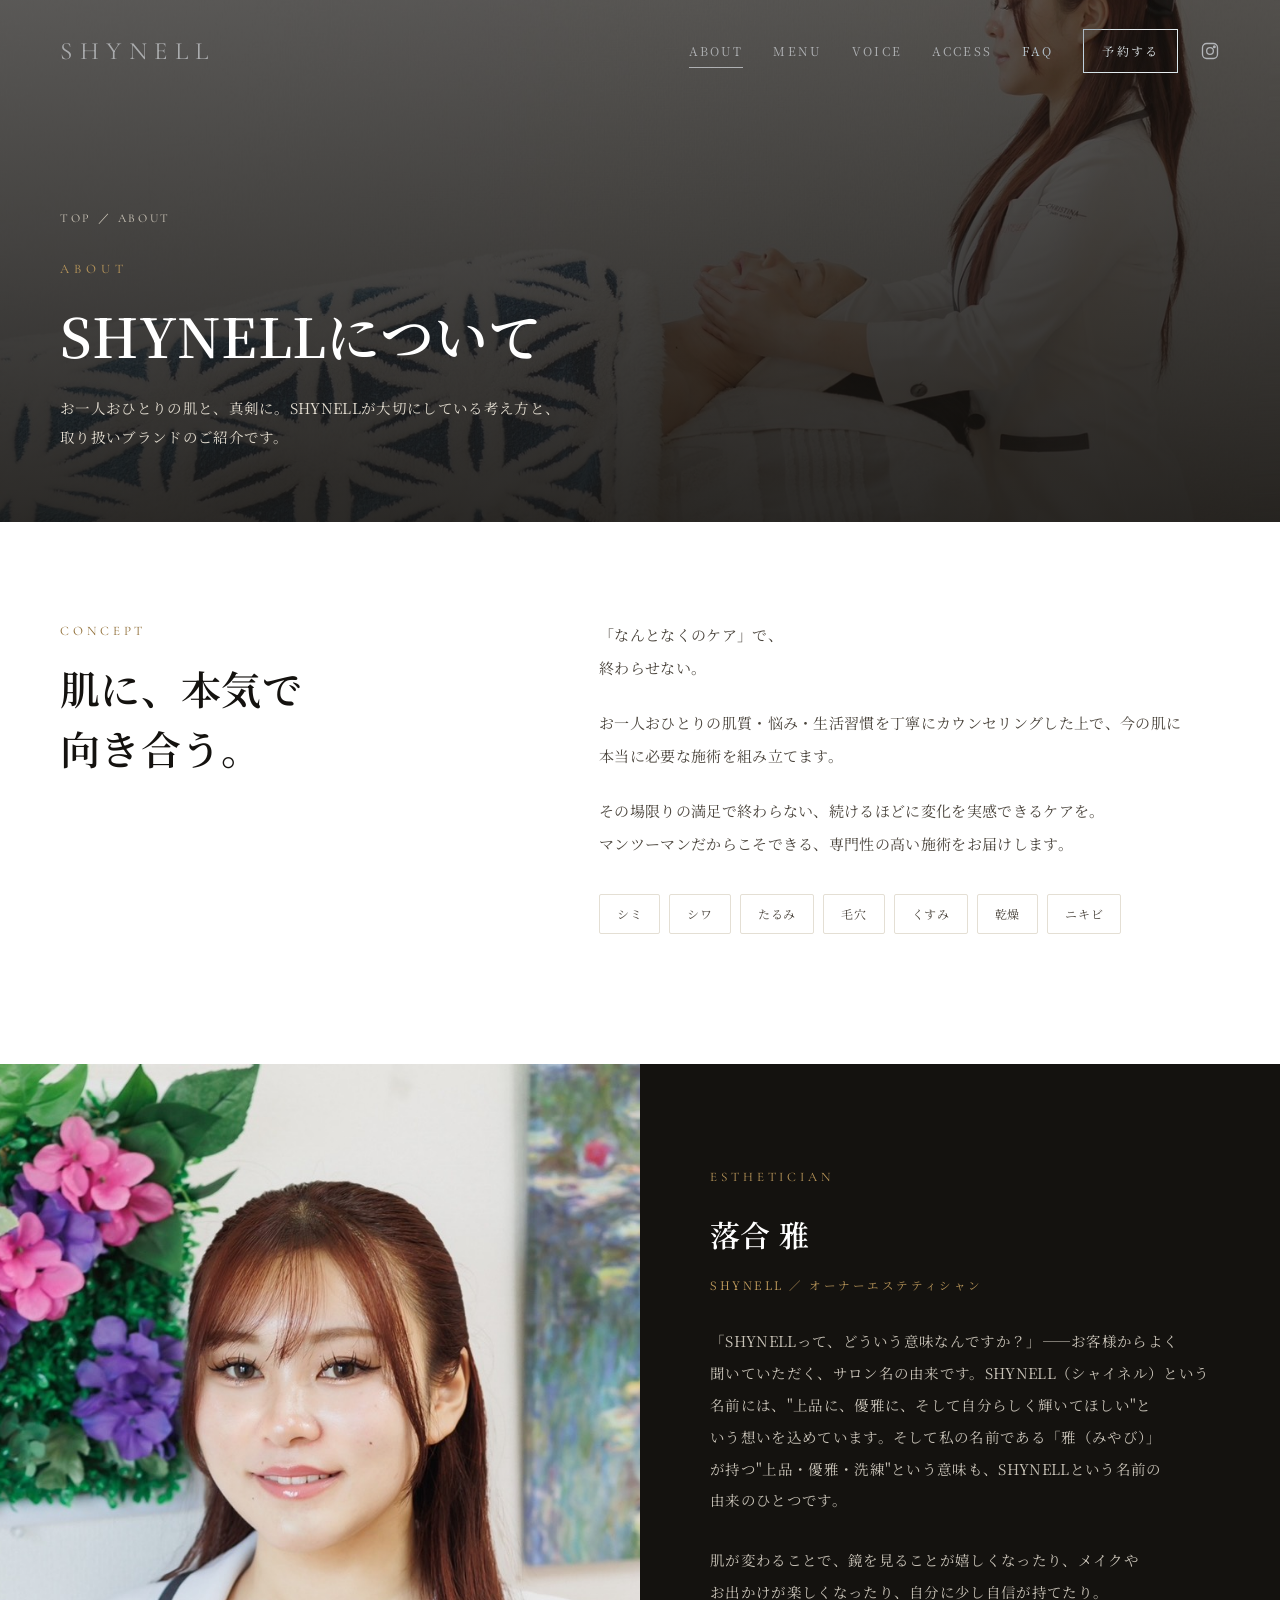
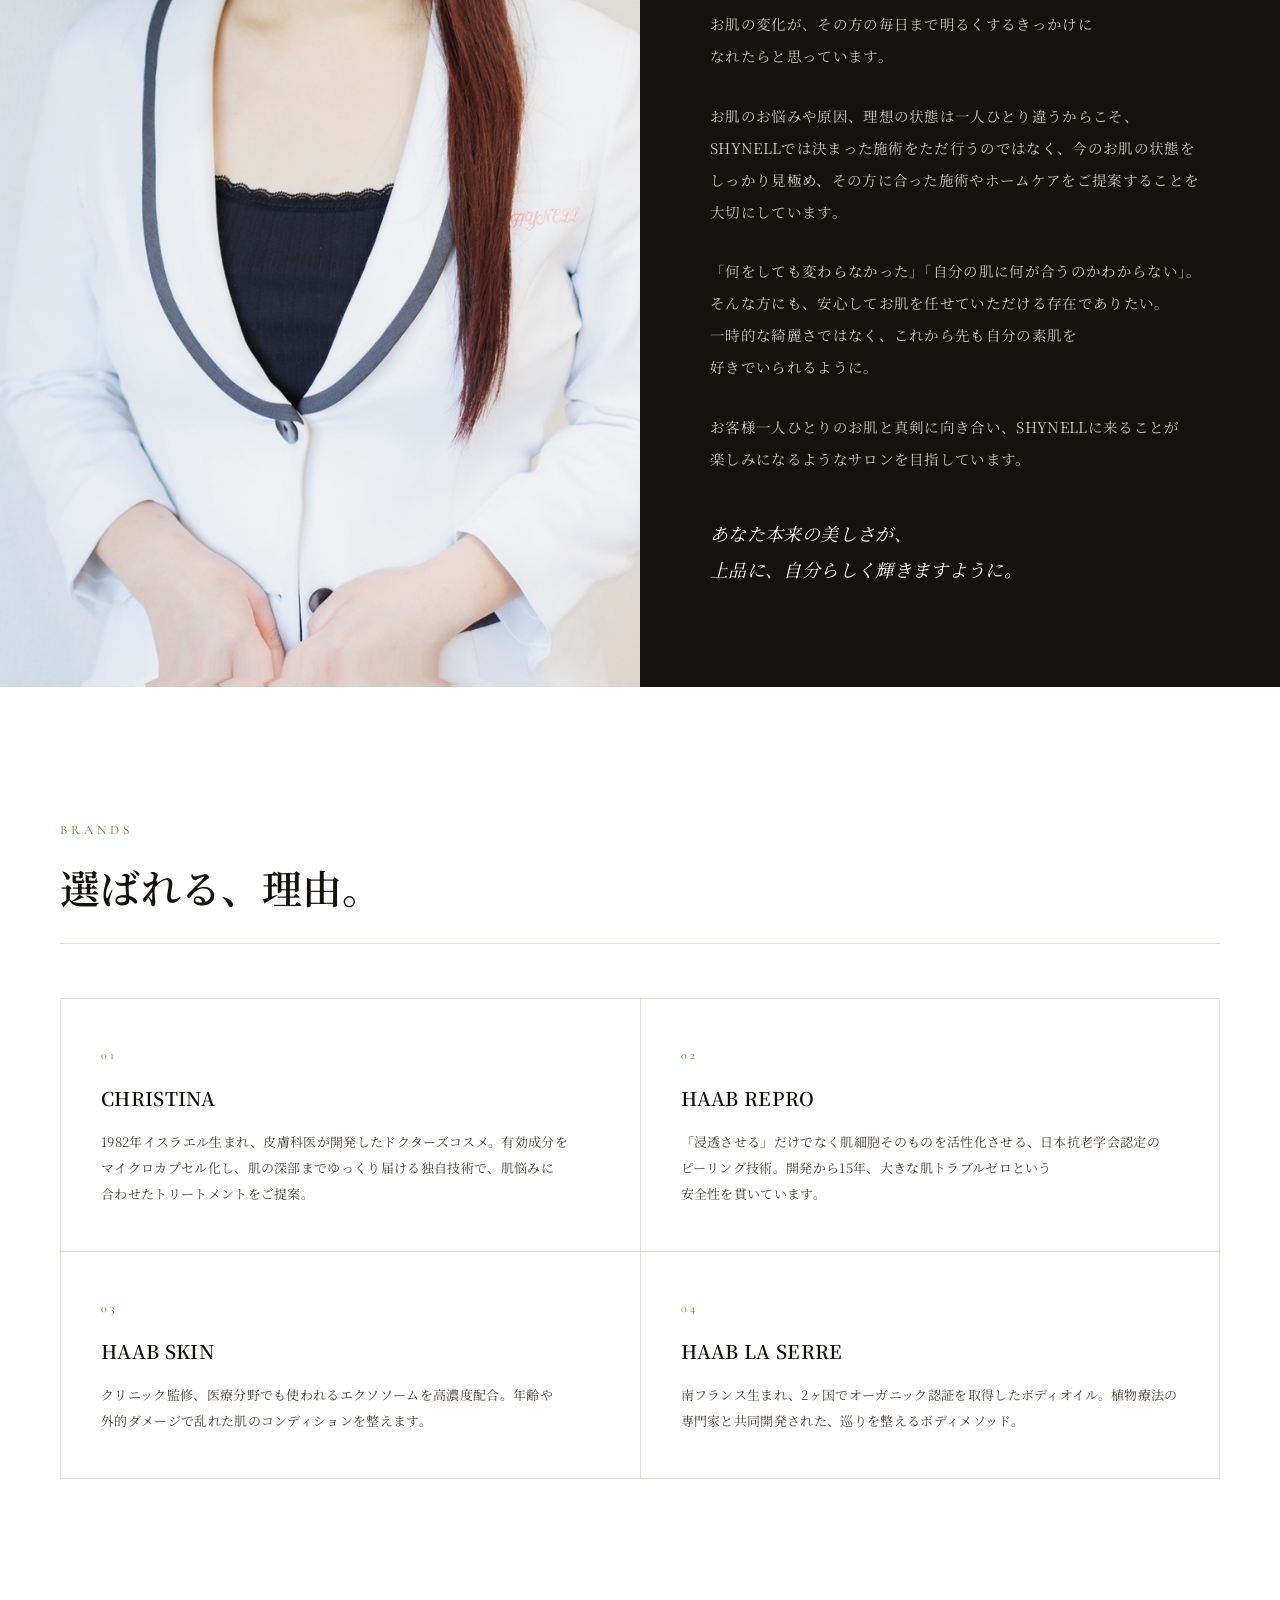
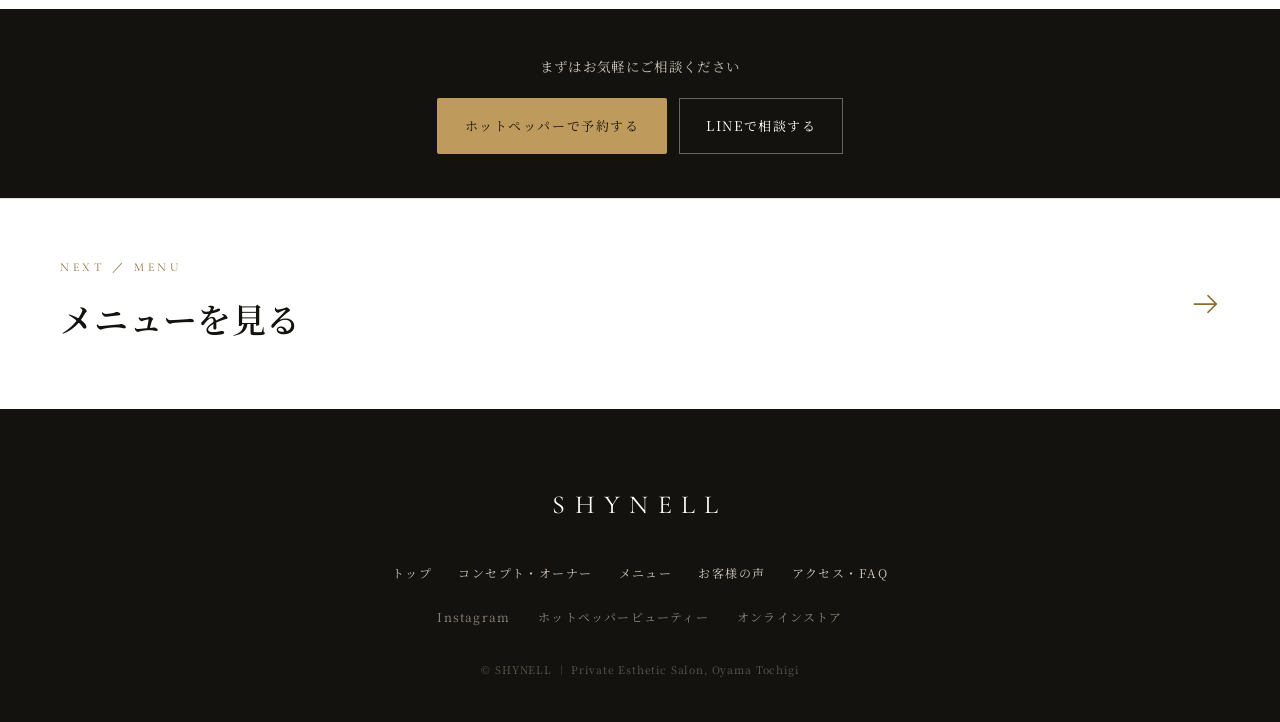
==== about.html @ 3b771118 "Split site into multi-page structure with shared stylesheet Adds about/menu/voice/access pages, shar" ====
<!DOCTYPE html>
<html lang="ja">
<head>
<meta charset="UTF-8">
<meta name="viewport" content="width=device-width, initial-scale=1.0">
<title>SHYNELLについて｜コンセプトとオーナーの想い | SHYNELL 小山市</title>
<meta name="description" content="SHYNELLのコンセプト、オーナーエステティシャン落合雅の想い、取り扱いブランド（CHRISTINA・HAAB）のご紹介。">
<link rel="canonical" href="https://shynell.jp/about">
<meta property="og:title" content="SHYNELLについて｜コンセプトとオーナーの想い | SHYNELL 小山市">
<meta property="og:description" content="SHYNELLのコンセプト、オーナーエステティシャン落合雅の想い、取り扱いブランド（CHRISTINA・HAAB）のご紹介。">
<meta property="og:type" content="website">
<meta property="og:url" content="https://shynell.jp/about">
<link rel="icon" type="image/png" sizes="32x32" href="images/favicon-32.png">
<link rel="icon" type="image/png" sizes="16x16" href="images/favicon-16.png">
<link rel="apple-touch-icon" sizes="180x180" href="images/apple-touch-icon.png">
<link rel="preconnect" href="https://fonts.googleapis.com">
<link rel="preconnect" href="https://fonts.gstatic.com" crossorigin>
<link href="https://fonts.googleapis.com/css2?family=Noto+Serif+JP:wght@300;400;500;600&family=Cormorant+Garamond:ital,wght@0,300;0,400;1,300&display=swap" rel="stylesheet">
<link rel="stylesheet" href="style.css">
</head>
<body id="top">
<header>
  <div class="wrap">
    <a href="index.html" class="logo">SHYNELL</a>
    <div class="head-right">
      <nav class="gnav" aria-label="メインメニュー"><a href="about.html" class="on" aria-current="page">ABOUT</a><a href="menu.html">MENU</a><a href="voice.html">VOICE</a><a href="access.html">ACCESS</a><a href="access.html#faq">FAQ</a><a href="https://beauty.hotpepper.jp/kr/slnH000767118/" target="_blank" rel="noopener" class="rsv">予約する</a></nav>
      <a href="https://www.instagram.com/shynell._beauty/" target="_blank" rel="noopener" aria-label="Instagram" class="ig-head">
        <svg width="20" height="20" viewBox="0 0 24 24" fill="none" stroke="currentColor" stroke-width="1.6"><rect x="3" y="3" width="18" height="18" rx="5"/><circle cx="12" cy="12" r="4"/><circle cx="17.2" cy="6.8" r="1"/></svg>
      </a>
      <div class="menu-btn" id="menuBtn"><span>MENU</span><span class="bars"><i></i><i></i></span></div>
    </div>
  </div>
</header>

<div class="overlay" id="ov">
  <div class="x" id="ovX">×</div>
  <nav>
    <a href="index.html">トップ<small>TOP</small></a><a href="about.html" class="on" aria-current="page">コンセプト・オーナー<small>ABOUT</small></a><a href="menu.html">メニュー<small>MENU</small></a><a href="voice.html">お客様の声<small>VOICE</small></a><a href="access.html">アクセス・FAQ<small>ACCESS</small></a>
    <a href="access.html#shop">オンラインストア<small>STORE</small></a>
    <a href="https://www.instagram.com/shynell._beauty/" target="_blank" rel="noopener">Instagram<small>@shynell._beauty</small></a>
  </nav>
</div>

<div class="page-hero">
  <img src="images/treatment.jpg" alt="" style="object-position:center 62%">
  <div class="wrap">
    <div class="crumb"><a href="index.html">TOP</a> ／ ABOUT</div>
    <div class="eyebrow">ABOUT</div>
    <h1>SHYNELLについて</h1>
    <p>お一人おひとりの肌と、真剣に。SHYNELLが大切にしている考え方と、取り扱いブランドのご紹介です。</p>
  </div>
</div>

<section id="concept">
  <div class="wrap">
    <div class="concept-grid">
      <div class="rv">
        <div class="sec-num">CONCEPT</div>
        <h2 class="sec-ttl">肌に、本気で<br>向き合う。</h2>
      </div>
      <div class="concept-body rv">
        <p class="tagline">「なんとなくのケア」で、<br>終わらせない。</p>
        <p>お一人おひとりの肌質・悩み・生活習慣を丁寧にカウンセリングした上で、今の肌に本当に必要な施術を組み立てます。</p>
        <p>その場限りの満足で終わらない、続けるほどに変化を実感できるケアを。マンツーマンだからこそできる、専門性の高い施術をお届けします。</p>
        <div class="chips">
          <span>シミ</span><span>シワ</span><span>たるみ</span><span>毛穴</span><span>くすみ</span><span>乾燥</span><span>ニキビ</span>
        </div>
      </div>
    </div>
  </div>
</section>
<section class="owner" id="owner">
  <div class="owner-grid">
    <div class="owner-photo"><img loading="lazy" src="images/owner.jpg" alt="SHYNELL オーナー"></div>
    <div class="owner-body">
      <div class="sec-num">ESTHETICIAN</div>
      <h2>落合 雅</h2>
      <div class="role">SHYNELL ／ オーナーエステティシャン</div>
      <p>「SHYNELLって、どういう意味なんですか？」——お客様からよく聞いていただく、サロン名の由来です。SHYNELL（シャイネル）という名前には、"上品に、優雅に、そして自分らしく輝いてほしい"という想いを込めています。そして私の名前である「雅（みやび）」が持つ"上品・優雅・洗練"という意味も、SHYNELLという名前の由来のひとつです。</p>
      <p>肌が変わることで、鏡を見ることが嬉しくなったり、メイクやお出かけが楽しくなったり、自分に少し自信が持てたり。お肌の変化が、その方の毎日まで明るくするきっかけになれたらと思っています。</p>
      <p>お肌のお悩みや原因、理想の状態は一人ひとり違うからこそ、SHYNELLでは決まった施術をただ行うのではなく、今のお肌の状態をしっかり見極め、その方に合った施術やホームケアをご提案することを大切にしています。</p>
      <p>「何をしても変わらなかった」「自分の肌に何が合うのかわからない」。そんな方にも、安心してお肌を任せていただける存在でありたい。一時的な綺麗さではなく、これから先も自分の素肌を好きでいられるように。</p>
      <p>お客様一人ひとりのお肌と真剣に向き合い、SHYNELLに来ることが楽しみになるようなサロンを目指しています。</p>
      <p class="closing">あなた本来の美しさが、<br>上品に、自分らしく輝きますように。</p>
    </div>
  </div>
</section>
<section id="brands">
  <div class="wrap">
    <div class="rv">
      <div class="sec-num">BRANDS</div>
      <h2 class="sec-ttl">選ばれる、理由。</h2>
    </div>
    <div class="rule"></div>
    <div class="brands rv">
      <div class="brand">
        <div class="n">01</div>
        <h3>CHRISTINA</h3>
        <p>1982年イスラエル生まれ、皮膚科医が開発したドクターズコスメ。有効成分をマイクロカプセル化し、肌の深部までゆっくり届ける独自技術で、肌悩みに合わせたトリートメントをご提案。</p>
      </div>
      <div class="brand">
        <div class="n">02</div>
        <h3>HAAB REPRO</h3>
        <p>「浸透させる」だけでなく肌細胞そのものを活性化させる、日本抗老学会認定のピーリング技術。開発から15年、大きな肌トラブルゼロという安全性を貫いています。</p>
      </div>
      <div class="brand">
        <div class="n">03</div>
        <h3>HAAB SKIN</h3>
        <p>クリニック監修、医療分野でも使われるエクソソームを高濃度配合。年齢や外的ダメージで乱れた肌のコンディションを整えます。</p>
      </div>
      <div class="brand">
        <div class="n">04</div>
        <h3>HAAB LA SERRE</h3>
        <p>南フランス生まれ、2ヶ国でオーガニック認証を取得したボディオイル。植物療法の専門家と共同開発された、巡りを整えるボディメソッド。</p>
      </div>
    </div>
  </div>
</section>
<div class="mid-cta">
  <div class="wrap">
    <p>まずはお気軽にご相談ください</p>
    <div class="btn-row">
      <a href="https://beauty.hotpepper.jp/kr/slnH000767118/" target="_blank" rel="noopener" class="cta-solid">ホットペッパーで予約する</a>
      <a href="https://line.me/R/ti/p/%40814iqvcu" target="_blank" rel="noopener" class="cta-ghost">LINEで相談する</a>
    </div>
  </div>
</div>

<section class="next-band">
  <div class="wrap">
    <a href="menu.html"><div><small>NEXT ／ MENU</small><b>メニューを見る</b></div><svg viewBox="0 0 24 24" fill="none" stroke="currentColor" stroke-width="1.4"><path d="M3 12h18M14 5l7 7-7 7"/></svg></a>
  </div>
</section>

<footer>
  <div class="wrap">
    <div class="fm">SHYNELL</div>
    <div class="fp"><a href="index.html">トップ</a><a href="about.html">コンセプト・オーナー</a><a href="menu.html">メニュー</a><a href="voice.html">お客様の声</a><a href="access.html">アクセス・FAQ</a></div>
    <div class="fl">
      <a href="https://www.instagram.com/shynell._beauty/" target="_blank" rel="noopener">Instagram</a>
      <a href="https://beauty.hotpepper.jp/kr/slnH000767118/" target="_blank" rel="noopener">ホットペッパービューティー</a>
      <a href="https://shynell6022.base.shop/" target="_blank" rel="noopener">オンラインストア</a>
    </div>
    <div class="fine">© SHYNELL ｜ Private Esthetic Salon, Oyama Tochigi</div>
  </div>
</footer>

<nav class="bottom-nav">
  <div class="row">
    <a href="https://beauty.hotpepper.jp/kr/slnH000767118/" target="_blank" rel="noopener" class="primary">
      <svg viewBox="0 0 24 24" fill="none" stroke="currentColor" stroke-width="1.8"><rect x="3" y="4" width="18" height="17" rx="2"/><path d="M3 9h18M8 3v3M16 3v3"/></svg>
      ホットペッパーで予約
    </a>
    <a href="https://line.me/R/ti/p/%40814iqvcu" target="_blank" rel="noopener">
      <svg viewBox="0 0 24 24" fill="none" stroke="currentColor" stroke-width="1.8"><path d="M21 11.5a8.5 8.5 0 0 1-8.5 8.5H5l-2 2 .5-4A8.5 8.5 0 1 1 21 11.5z"/></svg>
      LINE相談
    </a>
    <a href="https://shynell6022.base.shop/" target="_blank" rel="noopener">
      <svg viewBox="0 0 24 24" fill="none" stroke="currentColor" stroke-width="1.8"><path d="M6 2l1.5 5M18 2l-1.5 5M3 7h18l-1.5 12h-15z"/></svg>
      オンラインストア
    </a>
  </div>
</nav>

<script>
  const ov = document.getElementById('ov');
  document.getElementById('menuBtn').addEventListener('click', ()=> ov.classList.add('open'));
  document.getElementById('ovX').addEventListener('click', ()=> ov.classList.remove('open'));
  ov.querySelectorAll('a').forEach(a=> a.addEventListener('click', ()=> ov.classList.remove('open')));
  const io = new IntersectionObserver(es=>{
    es.forEach(e=>{ if(e.isIntersecting) e.target.classList.add('in'); });
  }, {threshold:0.12});
  document.querySelectorAll('.rv').forEach(el=>io.observe(el));
</script>

</body>
</html>
---- style.css ----
:root{
    --paper:#FFFFFF;
    --sumi:#14120F;
    --sumi-soft:#4A443C;
    --brass:#8E6C34;
    --brass-lt:#BE9A5C;
    --stone:#F4F2ED;
    --hair:#E4DFD4;
  }
  *{box-sizing:border-box;margin:0;padding:0;}
  html{scroll-behavior:smooth;}
  body{
    letter-spacing:0.02em;
    background:var(--paper); color:var(--sumi);
    font-family:'Noto Serif JP','Noto Serif CJK JP','Hiragino Mincho ProN','Yu Mincho',serif; font-weight:400;
    line-height:2; -webkit-font-smoothing:antialiased; overflow-x:hidden;
  }
  .min{ font-family:'Noto Serif JP','Noto Serif CJK JP','Hiragino Mincho ProN','Yu Mincho',serif; }
  .cor{ font-family:'Cormorant Garamond',serif; }
  a{color:inherit;text-decoration:none;}
  img{max-width:100%;display:block;}
  .wrap{ max-width:1240px; margin:0 auto; padding:0 40px; }
  @media(max-width:700px){ .wrap{ padding:0 22px; } }

  /* ---------- HEADER ---------- */
  header{
    position:fixed; top:0; left:0; right:0; z-index:200;
    padding:26px 0; mix-blend-mode:difference;
    transition:padding .4s ease;
  }
  header .wrap{ display:flex; align-items:center; justify-content:space-between; }
  .logo{ font-family:'Cormorant Garamond',serif; font-size:25px; letter-spacing:0.3em; color:#fff; }
  .menu-btn{ display:flex; align-items:center; gap:12px; color:#fff; cursor:pointer; font-size:11px; letter-spacing:0.25em; }
  .menu-btn .bars{ display:flex; flex-direction:column; gap:4px; }
  .menu-btn .bars i{ width:22px; height:1px; background:#fff; display:block; }
  .head-right{ display:flex; align-items:center; gap:22px; }
  .ig-head{ color:#fff; display:flex; align-items:center; }

  .overlay{
    position:fixed; inset:0; background:var(--sumi); z-index:300;
    display:flex; align-items:center; justify-content:center;
    clip-path:circle(0% at 100% 0); transition:clip-path .7s cubic-bezier(.7,0,.3,1);
  }
  .overlay.open{ clip-path:circle(150% at 100% 0); }
  .overlay nav{ display:flex; flex-direction:column; gap:22px; text-align:center; }
  .overlay nav a{ font-family:'Noto Serif JP','Noto Serif CJK JP','Hiragino Mincho ProN','Yu Mincho',serif; font-size:26px; color:#fff; position:relative; }
  .overlay nav a small{ display:block; font-family:'Cormorant Garamond',serif; font-size:11px; letter-spacing:0.3em; color:var(--brass-lt); margin-top:2px; }
  .overlay .x{ position:absolute; top:30px; right:38px; color:#fff; cursor:pointer; font-size:30px; line-height:1; }

  /* ---------- HERO : asymmetric split ---------- */
  .hero{ display:grid; grid-template-columns:1.05fr 1fr; min-height:100svh; }
  @media(max-width:860px){ .hero{ grid-template-columns:1fr; } }
  .hero-img{ position:relative; overflow:hidden; background:var(--stone); }
  .hero-img img{ width:100%; height:100%; object-fit:cover; object-position:center 55%; }
  @media(max-width:860px){ .hero-img{ height:62svh; } }
  .hero-txt{
    display:flex; flex-direction:column; justify-content:center;
    padding:90px 70px; position:relative;
  }
  @media(max-width:860px){ .hero-txt{ padding:60px 26px 80px; } }
  .hero-txt .vert{
    position:absolute; top:110px; right:44px;
    writing-mode:vertical-rl; font-family:'Noto Serif JP','Noto Serif CJK JP','Hiragino Mincho ProN','Yu Mincho',serif;
    font-size:12px; letter-spacing:0.5em; color:var(--brass);
  }
  @media(max-width:860px){ .hero-txt .vert{ display:none; } }
  .hero-txt h1{
    font-family:'Noto Serif JP','Noto Serif CJK JP','Hiragino Mincho ProN','Yu Mincho',serif; font-weight:600;
    font-size:clamp(38px,4.4vw,62px); line-height:1.45; letter-spacing:0.02em;
  }
  .hero-txt h1 em{ font-style:normal; color:var(--brass); }
  .hero-lead{ margin-top:22px; font-size:15.5px; color:var(--sumi-soft); max-width:360px; line-height:2; }
  .hero-catch{
    margin-top:22px; font-family:'Noto Serif JP','Noto Serif CJK JP','Hiragino Mincho ProN','Yu Mincho',serif; font-weight:600;
    font-size:clamp(20px,2.6vw,28px); color:var(--brass); letter-spacing:0.01em; line-height:1.6;
  }
  @media(max-width:520px){
    .hero-catch{ font-size:clamp(17px,4.6vw,22px); white-space:normal; }
  }
  .hero-meta{
    margin-top:44px; padding-top:24px; border-top:1px solid var(--hair);
    display:flex; gap:30px; flex-wrap:wrap; font-size:11.5px; letter-spacing:0.12em; color:var(--sumi-soft);
  }
  .hero-cta{ margin-top:40px; display:flex; align-items:center; gap:22px; flex-wrap:wrap; }
  .lnk{
    display:inline-flex; align-items:center; gap:12px;
    font-size:12.5px; letter-spacing:0.18em; color:var(--sumi);
    border-bottom:1px solid var(--sumi); padding-bottom:7px;
    transition:gap .3s ease, color .3s ease, border-color .3s ease;
  }
  .lnk:hover{ gap:20px; color:var(--brass); border-color:var(--brass); }
  .hero-btn{
    display:inline-flex; align-items:center; gap:14px;
    background:var(--sumi); color:#fff;
    padding:21px 40px; font-size:14px; font-weight:500; letter-spacing:0.16em;
    border-radius:2px; box-shadow:0 10px 26px rgba(42,38,32,0.18);
    transition:background .3s ease, gap .3s ease, box-shadow .3s ease, transform .2s ease;
  }
  .hero-btn:hover{ background:var(--brass); gap:20px; box-shadow:0 12px 30px rgba(156,122,60,0.28); transform:translateY(-1px); }
  .hero-sub{ font-size:11.5px; letter-spacing:0.14em; color:var(--sumi-soft); }
  @media(max-width:520px){
    .hero-cta{ flex-direction:column; align-items:flex-start; gap:14px; }
    .hero-btn{ width:100%; justify-content:center; padding:19px 24px; }
  }

  /* ---------- SECTION SHELL ---------- */
  section{ padding:130px 0; }
  @media(max-width:700px){ section{ padding:84px 0; } }
  .sec-num{
    font-family:'Cormorant Garamond',serif; font-size:13px;
    letter-spacing:0.3em; color:var(--brass);
  }
  .sec-ttl{
    font-family:'Noto Serif JP','Noto Serif CJK JP','Hiragino Mincho ProN','Yu Mincho',serif; font-weight:600;
    font-size:clamp(26px,3.2vw,40px); line-height:1.5; margin-top:14px;
  }
  .rule{ width:100%; height:1px; background:var(--hair); margin:26px 0 54px; }

  /* ---------- CONCEPT : offset editorial ---------- */
  .concept-grid{ display:grid; grid-template-columns:0.85fr 1.15fr; gap:80px; align-items:start; }
  @media(max-width:860px){ .concept-grid{ grid-template-columns:1fr; gap:44px; } }
  .concept-body p{ font-size:15px; color:var(--sumi-soft); margin-bottom:22px; line-height:2.2; }
  .tagline{
    font-family:'Noto Serif JP','Noto Serif CJK JP','Hiragino Mincho ProN','Yu Mincho',serif; font-size:clamp(19px,2vw,25px);
    line-height:2; color:var(--sumi); margin-bottom:30px;
  }
  .chips{ display:flex; flex-wrap:wrap; gap:9px; margin-top:34px; }
  .chips span{ font-size:12px; padding:7px 17px; border:1px solid var(--hair); border-radius:2px; color:var(--sumi-soft); letter-spacing:0.06em; }

  /* ---------- OWNER : full bleed dark ---------- */
  .owner{ background:var(--sumi); color:#fff; padding:0; }
  .owner-grid{ display:grid; grid-template-columns:1fr 1fr; align-items:stretch; }
  @media(max-width:860px){ .owner-grid{ grid-template-columns:1fr; } }
  .owner-photo{ min-height:520px; overflow:hidden; }
  .owner-photo img{ width:100%; height:100%; object-fit:cover; object-position:center 22%; }
  .owner-body{ padding:100px 70px; display:flex; flex-direction:column; justify-content:center; }
  @media(max-width:860px){ .owner-body{ padding:64px 26px; } .owner-photo{ min-height:400px; } }
  .owner-body .sec-num{ color:var(--brass-lt); }
  .owner-body h2{ font-family:'Noto Serif JP','Noto Serif CJK JP','Hiragino Mincho ProN','Yu Mincho',serif; font-size:30px; margin-top:14px; font-weight:600; }
  .owner-body .role{ font-size:11.5px; letter-spacing:0.22em; color:var(--brass-lt); margin-top:10px; }
  .owner-body p{ margin-top:28px; font-size:14.5px; color:#C9C3B8; line-height:2.2; }
  .owner-body .closing{
    margin-top:40px; font-family:'Noto Serif JP','Noto Serif CJK JP','Hiragino Mincho ProN','Yu Mincho',serif; font-style:italic;
    font-size:18px; color:#fff; line-height:2; letter-spacing:0.02em;
  }

  /* ---------- MENU : editorial index ---------- */
  .m-group{ margin-bottom:74px; }
  .m-group:last-child{ margin-bottom:0; }
  .m-head{ display:flex; align-items:baseline; gap:18px; margin-bottom:8px; }
  .m-head h3{ font-family:'Noto Serif JP','Noto Serif CJK JP','Hiragino Mincho ProN','Yu Mincho',serif; font-size:21px; font-weight:600; }
  .m-head small{ font-family:'Cormorant Garamond',serif; font-size:12px; letter-spacing:0.28em; color:var(--brass); }
  .m-row{
    border-top:1px solid var(--hair);
  }
  .m-row:last-child{ border-bottom:1px solid var(--hair); }
  .m-row summary{
    display:grid; grid-template-columns:1fr auto; gap:34px;
    padding:26px 0; align-items:start; cursor:pointer; list-style:none;
  }
  .m-row summary::-webkit-details-marker{ display:none; }
  .m-name{ font-family:'Noto Serif JP','Noto Serif CJK JP','Hiragino Mincho ProN','Yu Mincho',serif; font-weight:600; font-size:17.5px; letter-spacing:0.02em; }
  .m-name span{ font-size:11px; color:var(--brass); letter-spacing:0.16em; margin-left:10px; }
  .m-time{ font-family:'Cormorant Garamond',serif; font-size:12.5px; color:var(--sumi-soft); letter-spacing:0.12em; margin-top:5px; }
  .m-time::after{ content:' ＋ more'; font-style:italic; color:var(--brass); }
  .m-row[open] .m-time::after{ content:' － close'; }
  .m-desc{ font-size:12.5px; color:var(--sumi-soft); padding-bottom:24px; line-height:1.95; max-width:560px; }
  .m-price{ text-align:right; white-space:nowrap; }
  .m-price b{ font-family:'Noto Serif JP','Noto Serif CJK JP','Hiragino Mincho ProN','Yu Mincho',serif; font-weight:600; font-size:23px; letter-spacing:0.01em; color:var(--sumi); }
  .m-price i{ display:block; font-style:normal; font-size:10.5px; color:var(--sumi-soft); margin-top:4px; letter-spacing:0.05em; }

  /* ---------- PROOF : full bleed BA ---------- */
  .proof{ background:var(--stone); }
  .ba-wide{ margin-top:8px; border:1px solid var(--hair); background:#fff; }
  .ba-wide img{ width:100%; }
  .ba-cap{ text-align:center; font-family:'Cormorant Garamond',serif; font-size:12px; letter-spacing:0.24em; color:var(--sumi-soft); padding:16px 0 0; }
  .duo{ display:grid; grid-template-columns:1fr 1fr; gap:8px; margin-top:8px; }
  @media(max-width:640px){ .duo{ grid-template-columns:1fr; } }
  .duo div{ aspect-ratio:4/3; overflow:hidden; border:1px solid var(--hair); }
  .duo img{ width:100%; height:100%; object-fit:cover; }

  .voices{ display:grid; grid-template-columns:repeat(3,1fr); gap:26px; margin-top:64px; }
  @media(max-width:860px){ .voices{ grid-template-columns:1fr; } }
  .voice{ background:#fff; border:1px solid var(--hair); padding:34px 30px; }
  .voice .stars{ color:var(--brass); font-size:12px; letter-spacing:0.2em; }
  .voice p{ font-family:'Noto Serif JP','Noto Serif CJK JP','Hiragino Mincho ProN','Yu Mincho',serif; font-size:14.5px; line-height:2.1; margin-top:16px; }
  .voice .who{ margin-top:18px; font-size:11.5px; color:var(--sumi-soft); letter-spacing:0.06em; }

  /* ---------- BRANDS ---------- */
  .brands{ display:grid; grid-template-columns:repeat(2,1fr); gap:1px; background:var(--hair); border:1px solid var(--hair); }
  @media(max-width:700px){ .brands{ grid-template-columns:1fr; } }
  .brand{ background:#fff; padding:44px 40px; }
  .brand .n{ font-family:'Cormorant Garamond',serif; font-size:12px; letter-spacing:0.28em; color:var(--brass); }
  .brand h3{ font-family:'Noto Serif JP','Noto Serif CJK JP','Hiragino Mincho ProN','Yu Mincho',serif; font-size:19px; margin-top:12px; font-weight:600; }
  .brand p{ margin-top:12px; font-size:13px; color:var(--sumi-soft); line-height:2; }

  /* ---------- SHOP ---------- */
  .shop-grid{ display:grid; grid-template-columns:1fr 1fr; gap:34px; }
  @media(max-width:640px){ .shop-grid{ grid-template-columns:1fr; } }
  .shop-card .ph{ aspect-ratio:4/5; overflow:hidden; background:var(--stone); }
  .shop-card .ph img{ width:100%; height:100%; object-fit:cover; transition:transform .6s ease; }
  .shop-card:hover .ph img{ transform:scale(1.05); }
  .shop-card h3{ margin-top:20px; font-size:15.5px; font-weight:500; }
  .shop-card .go{ margin-top:7px; font-family:'Cormorant Garamond',serif; font-style:italic; font-size:13px; color:var(--brass); }

  /* ---------- FAQ ---------- */
  .faq details{ border-top:1px solid var(--hair); }
  .faq details:last-of-type{ border-bottom:1px solid var(--hair); }
  .faq summary{
    list-style:none; cursor:pointer; padding:24px 4px;
    display:flex; justify-content:space-between; gap:22px; align-items:center;
    font-size:15.5px; font-weight:500;
  }
  .faq summary::-webkit-details-marker{ display:none; }
  .faq summary::after{ content:'＋'; color:var(--brass); font-size:15px; flex-shrink:0; transition:transform .3s ease; }
  .faq details[open] summary::after{ transform:rotate(45deg); }
  .faq p{ padding:0 4px 26px; font-size:13.5px; color:var(--sumi-soft); line-height:2.1; max-width:760px; }

  /* ---------- ACCESS ---------- */
  .acc-grid{ display:grid; grid-template-columns:1fr 1.1fr; gap:60px; }
  @media(max-width:860px){ .acc-grid{ grid-template-columns:1fr; gap:40px; } }
  .row{ display:flex; gap:22px; padding:17px 0; border-bottom:1px solid var(--hair); font-size:14px; }
  .row .k{ width:86px; flex-shrink:0; font-size:11.5px; letter-spacing:0.16em; color:var(--brass); padding-top:3px; }
  .map{ position:relative; aspect-ratio:1/1; border:1px solid var(--hair); overflow:hidden; }
  .map iframe{ position:absolute; inset:0; width:100%; height:100%; border:0; }
  .btn-solid{
    display:block; text-align:center; background:var(--sumi); color:#fff;
    padding:19px; font-size:13px; letter-spacing:0.16em; margin-top:30px;
    transition:background .3s ease;
  }
  .btn-solid:hover{ background:var(--brass); }
  .btn-ghost{
    display:block; text-align:center; border:1px solid var(--hair); color:var(--sumi);
    padding:18px; font-size:13px; letter-spacing:0.16em; margin-top:11px;
    transition:border-color .3s ease, color .3s ease;
  }
  .btn-ghost:hover{ border-color:var(--brass); color:var(--brass); }

  .mid-cta{ background:var(--sumi); padding:44px 0; text-align:center; }
  .mid-cta p{ color:#C9C3B8; font-size:13.5px; margin-bottom:18px; }
  .mid-cta .btn-row{ display:flex; gap:12px; justify-content:center; flex-wrap:wrap; }
  .mid-cta .cta-solid{
    background:var(--brass-lt); color:var(--sumi); padding:15px 28px;
    font-size:13px; letter-spacing:0.12em; border-radius:2px;
  }
  .mid-cta .cta-ghost{
    border:1px solid rgba(255,255,255,0.35); color:#fff; padding:14px 26px;
    font-size:13px; letter-spacing:0.12em;
  }

  footer{ background:var(--sumi); color:#8E877B; padding:70px 0 42px; text-align:center; }
  footer .fm{ font-family:'Cormorant Garamond',serif; font-size:26px; letter-spacing:0.36em; color:#fff; }
  footer .fl{ display:flex; gap:28px; justify-content:center; flex-wrap:wrap; margin-top:26px; font-size:12px; letter-spacing:0.1em; }
  footer .fl a:hover{ color:var(--brass-lt); }
  footer .fine{ margin-top:30px; font-size:10.5px; letter-spacing:0.08em; opacity:0.6; }

  /* ---------- MOBILE BOTTOM NAV ---------- */
  .bottom-nav{
    display:none; position:fixed; bottom:0; left:0; right:0; z-index:250;
    background:var(--paper); border-top:1px solid var(--hair);
    box-shadow:0 -4px 14px rgba(0,0,0,0.08);
  }
  .bottom-nav .row{ display:grid; grid-template-columns:1.2fr 1fr 1fr; }
  .bottom-nav a{
    display:flex; flex-direction:column; align-items:center; justify-content:center;
    gap:3px; padding:11px 2px 9px; font-family:'Cormorant Garamond',serif;
    font-size:10px; letter-spacing:0; white-space:nowrap; color:var(--sumi); border-right:1px solid var(--hair);
  }
  .bottom-nav a:last-child{ border-right:none; }
  .bottom-nav a svg{ width:19px; height:19px; }
  .bottom-nav a.primary{ background:var(--sumi); color:#fff; }
  @media(max-width:760px){
    .bottom-nav{ display:block; }
    body{ padding-bottom:62px; }
  }

  /* ---------- JAPANESE LINE-BREAK QUALITY (all widths) ---------- */
  body{ line-break:strict; word-break:auto-phrase; overflow-wrap:break-word; }
  p, .m-time, .m-desc, .faq summary{ text-wrap:pretty; }
  h1, h2, .hero-catch, .hero-lead, .tagline, .mid-cta p, .owner-body .closing{ text-wrap:balance; }
  .np{ display:inline-block; }

  /* ---------- MOBILE REFINEMENTS ---------- */
  @media(max-width:600px){
    body{ line-height:1.95; }
    .hero-txt{ padding:44px 22px 64px; }
    .hero-txt h1{ font-size:clamp(34px,10vw,42px); }
    .hero-lead{ font-size:14.5px; max-width:none; line-height:1.95; }
    .hero-meta{ margin-top:30px; padding-top:18px; gap:4px 18px; font-size:11px; letter-spacing:0.08em; line-height:1.9; }
    .hero-cta{ margin-top:28px; }

    .concept-body p, .owner-body p{ font-size:14.5px; line-height:2.05; }
    .owner-body{ padding:56px 22px; }

    /* menu: name + price on one row, description full width */
    .m-row summary{ grid-template-columns:1fr auto; column-gap:14px; row-gap:6px; padding:22px 0; }
    .m-row summary > div:first-child{ display:contents; }
    .m-name{ grid-column:1; grid-row:1; font-size:16.5px; line-height:1.55; }
    .m-name span{ display:block; margin:2px 0 0; font-size:10.5px; letter-spacing:0.14em; }
    .m-price{ grid-column:2; grid-row:1; }
    .m-price b{ font-size:21px; }
    .m-price i{ font-size:10px; letter-spacing:0.02em; }
    .m-time{ grid-column:1 / -1; grid-row:2; margin-top:2px; font-size:12.5px; line-height:1.85; letter-spacing:0.06em; }
    .m-desc{ font-size:13px; padding-bottom:22px; }
    .m-head h3{ font-size:20px; }

    .voice{ padding:26px 22px; }
    .voice p{ font-size:14px; line-height:2; }
    .brand{ padding:34px 24px; }
    .faq summary{ line-height:1.75; }
    .mid-cta{ padding:38px 0; }
    .mid-cta p{ padding:0 22px; }
  }

  .rv{ opacity:0; transform:translateY(22px); transition:opacity .9s ease, transform .9s ease; }
  .rv.in{ opacity:1; transform:none; }
  @media(prefers-reduced-motion:reduce){ .rv{opacity:1;transform:none;transition:none;} html{scroll-behavior:auto;} }

/* =====================================================================
   MULTI-PAGE ADDITIONS
   ===================================================================== */
section[id], div[id]{ scroll-margin-top:70px; }

/* ---------- GLOBAL NAV (desktop) ---------- */
.gnav{ display:flex; gap:30px; align-items:center; }
.gnav a{ font-size:12px; letter-spacing:0.18em; color:#fff; padding:4px 0; border-bottom:1px solid transparent; transition:border-color .3s ease; }
.gnav a:hover, .gnav a.on{ border-bottom-color:#fff; }
.gnav a.rsv{ border:1px solid #fff; padding:9px 18px; }
@media(min-width:961px){ .menu-btn{ display:none; } }
@media(max-width:960px){ .gnav{ display:none; } }
.overlay nav a.on{ color:var(--brass-lt); }

/* ---------- SUB-PAGE HERO ---------- */
.page-hero{ position:relative; min-height:58svh; display:flex; align-items:flex-end; background:var(--sumi); color:#fff; overflow:hidden; }
.page-hero > img{ position:absolute; inset:0; width:100%; height:100%; object-fit:cover; opacity:.62; }
.page-hero::after{ content:''; position:absolute; inset:0; background:linear-gradient(180deg,rgba(20,18,15,.45) 0%,rgba(20,18,15,.82) 100%); }
.page-hero .wrap{ position:relative; z-index:2; width:100%; padding-top:150px; padding-bottom:70px; }
.page-hero .crumb{ font-family:'Cormorant Garamond',serif; font-size:12px; letter-spacing:0.22em; color:#CFC8BB; }
.page-hero .crumb a:hover{ color:var(--brass-lt); }
.page-hero .eyebrow{ margin-top:26px; font-family:'Cormorant Garamond',serif; font-size:13px; letter-spacing:0.38em; color:var(--brass-lt); }
.page-hero h1{ margin-top:12px; font-family:'Noto Serif JP','Noto Serif CJK JP','Hiragino Mincho ProN','Yu Mincho',serif; font-weight:600; font-size:clamp(30px,4.4vw,54px); line-height:1.5; }
.page-hero p{ margin-top:18px; max-width:540px; font-size:14.5px; line-height:2.05; color:#E3DDD1; }
@media(max-width:600px){
  .page-hero{ min-height:52svh; }
  .page-hero .wrap{ padding-top:120px; padding-bottom:48px; }
  .page-hero h1{ font-size:clamp(28px,8vw,34px); }
  .page-hero p{ font-size:14px; }
}

/* ---------- HOME: menu highlights ---------- */
.hm-row{ display:grid; grid-template-columns:1fr auto; gap:6px 34px; padding:26px 0; border-top:1px solid var(--hair); align-items:start; transition:padding-left .3s ease; }
.hm-list .hm-row:last-child{ border-bottom:1px solid var(--hair); }
.hm-row:hover{ padding-left:10px; }
.hm-row .m-time{ grid-column:1 / -1; margin-top:0; }
.hm-row .m-time::after{ content:''; }
.more-wrap{ margin-top:46px; }
@media(max-width:600px){
  .hm-row{ column-gap:14px; padding:22px 0; }
  .hm-row .m-name span{ display:block; margin:2px 0 0; }
}

/* ---------- link on dark ---------- */
.owner-body .lnk{ color:#fff; border-color:rgba(255,255,255,.7); align-self:flex-start; margin-top:44px; }
.owner-body .lnk:hover{ color:var(--brass-lt); border-color:var(--brass-lt); }

/* ---------- NEXT PAGE BAND ---------- */
.next-band{ padding:0; border-top:1px solid var(--hair); }
.next-band a{ display:flex; align-items:center; justify-content:space-between; gap:20px; padding:56px 0; transition:padding-left .4s ease; }
.next-band a:hover{ padding-left:14px; }
.next-band small{ display:block; font-family:'Cormorant Garamond',serif; font-size:12px; letter-spacing:0.3em; color:var(--brass); }
.next-band b{ display:block; margin-top:6px; font-family:'Noto Serif JP','Noto Serif CJK JP','Hiragino Mincho ProN','Yu Mincho',serif; font-weight:600; font-size:clamp(22px,3vw,34px); }
.next-band svg{ width:30px; height:30px; flex-shrink:0; color:var(--brass); }

/* ---------- FOOTER page links ---------- */
footer .fp{ display:flex; gap:26px; justify-content:center; flex-wrap:wrap; margin-top:30px; font-size:12px; letter-spacing:0.12em; color:#CFC8BB; }
footer .fp a:hover{ color:var(--brass-lt); }
footer .fl{ margin-top:20px; }

/* ---------- section rhythm for shorter pages ---------- */
.sec-lead{ margin-top:16px; font-size:14px; color:var(--sumi-soft); }

/* first section after a sub-page hero: tighter top padding */
.page-hero + section{ padding-top:96px; }
@media(max-width:700px){ .page-hero + section{ padding-top:56px; } }
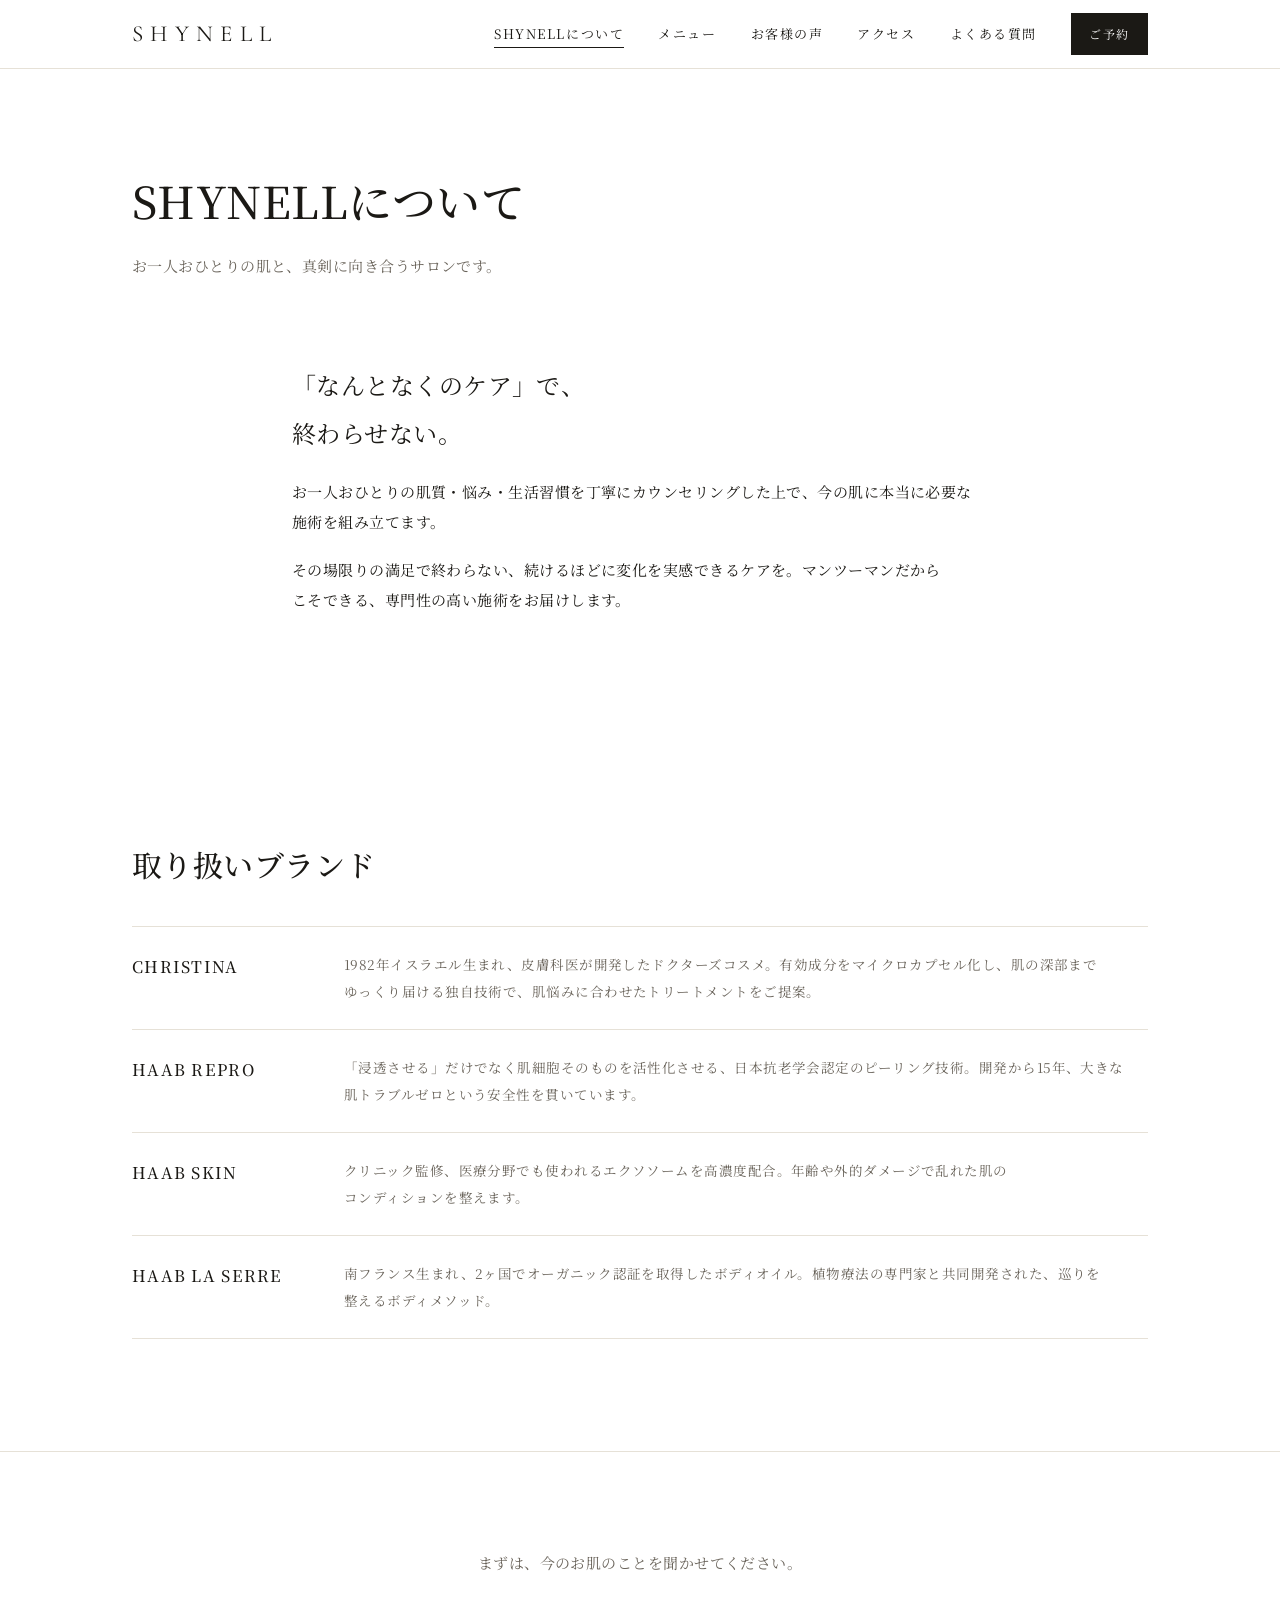
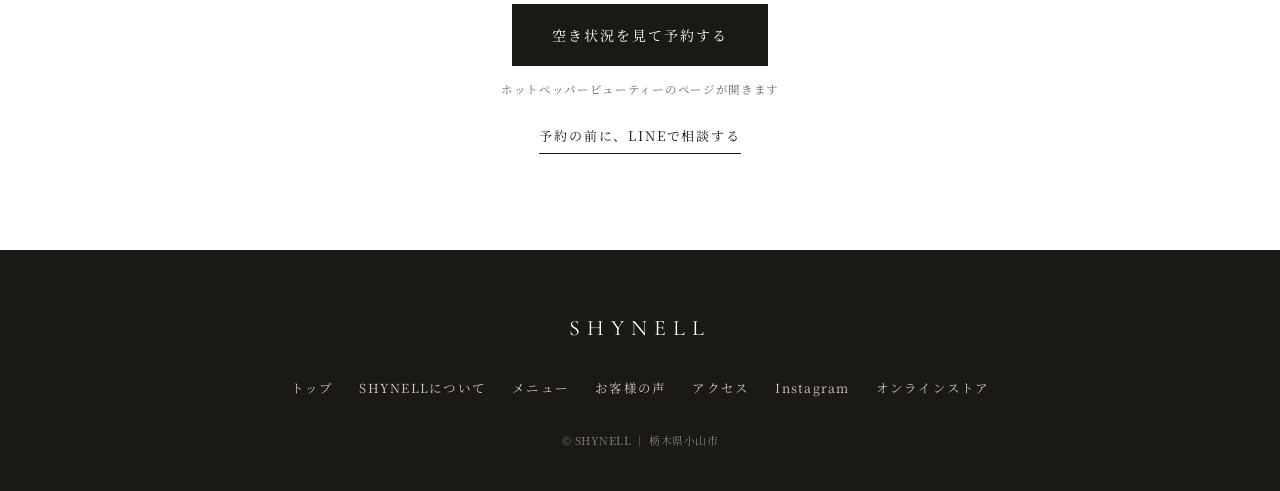
==== commit 89933235: "Slim down multi-page site: tighter pages and a leaner shared stylesheet Rewrites the five pages and " ====
--- a/about.html
+++ b/about.html
@@ -1,8 +1,5 @@
 <!DOCTYPE html>
-<html lang="ja">
-<head>
-<meta charset="UTF-8">
-<meta name="viewport" content="width=device-width, initial-scale=1.0">
+<html lang="ja"><head><meta charset="UTF-8"><meta name="viewport" content="width=device-width, initial-scale=1.0">
 <title>SHYNELLについて｜コンセプトとオーナーの想い | SHYNELL 小山市</title>
 <meta name="description" content="SHYNELLのコンセプト、オーナーエステティシャン落合雅の想い、取り扱いブランド（CHRISTINA・HAAB）のご紹介。">
 <link rel="canonical" href="https://shynell.jp/about">
@@ -10,168 +7,34 @@
 <meta property="og:description" content="SHYNELLのコンセプト、オーナーエステティシャン落合雅の想い、取り扱いブランド（CHRISTINA・HAAB）のご紹介。">
 <meta property="og:type" content="website">
 <meta property="og:url" content="https://shynell.jp/about">
+<meta property="og:image" content="https://shynell.jp/images/hero-shop.jpg">
 <link rel="icon" type="image/png" sizes="32x32" href="images/favicon-32.png">
 <link rel="icon" type="image/png" sizes="16x16" href="images/favicon-16.png">
 <link rel="apple-touch-icon" sizes="180x180" href="images/apple-touch-icon.png">
-<link rel="preconnect" href="https://fonts.googleapis.com">
-<link rel="preconnect" href="https://fonts.gstatic.com" crossorigin>
-<link href="https://fonts.googleapis.com/css2?family=Noto+Serif+JP:wght@300;400;500;600&family=Cormorant+Garamond:ital,wght@0,300;0,400;1,300&display=swap" rel="stylesheet">
-<link rel="stylesheet" href="style.css">
-</head>
-<body id="top">
-<header>
-  <div class="wrap">
-    <a href="index.html" class="logo">SHYNELL</a>
-    <div class="head-right">
-      <nav class="gnav" aria-label="メインメニュー"><a href="about.html" class="on" aria-current="page">ABOUT</a><a href="menu.html">MENU</a><a href="voice.html">VOICE</a><a href="access.html">ACCESS</a><a href="access.html#faq">FAQ</a><a href="https://beauty.hotpepper.jp/kr/slnH000767118/" target="_blank" rel="noopener" class="rsv">予約する</a></nav>
-      <a href="https://www.instagram.com/shynell._beauty/" target="_blank" rel="noopener" aria-label="Instagram" class="ig-head">
-        <svg width="20" height="20" viewBox="0 0 24 24" fill="none" stroke="currentColor" stroke-width="1.6"><rect x="3" y="3" width="18" height="18" rx="5"/><circle cx="12" cy="12" r="4"/><circle cx="17.2" cy="6.8" r="1"/></svg>
-      </a>
-      <div class="menu-btn" id="menuBtn"><span>MENU</span><span class="bars"><i></i><i></i></span></div>
-    </div>
-  </div>
-</header>
-
-<div class="overlay" id="ov">
-  <div class="x" id="ovX">×</div>
-  <nav>
-    <a href="index.html">トップ<small>TOP</small></a><a href="about.html" class="on" aria-current="page">コンセプト・オーナー<small>ABOUT</small></a><a href="menu.html">メニュー<small>MENU</small></a><a href="voice.html">お客様の声<small>VOICE</small></a><a href="access.html">アクセス・FAQ<small>ACCESS</small></a>
-    <a href="access.html#shop">オンラインストア<small>STORE</small></a>
-    <a href="https://www.instagram.com/shynell._beauty/" target="_blank" rel="noopener">Instagram<small>@shynell._beauty</small></a>
-  </nav>
-</div>
-
-<div class="page-hero">
-  <img src="images/treatment.jpg" alt="" style="object-position:center 62%">
-  <div class="wrap">
-    <div class="crumb"><a href="index.html">TOP</a> ／ ABOUT</div>
-    <div class="eyebrow">ABOUT</div>
-    <h1>SHYNELLについて</h1>
-    <p>お一人おひとりの肌と、真剣に。SHYNELLが大切にしている考え方と、取り扱いブランドのご紹介です。</p>
-  </div>
-</div>
-
-<section id="concept">
-  <div class="wrap">
-    <div class="concept-grid">
-      <div class="rv">
-        <div class="sec-num">CONCEPT</div>
-        <h2 class="sec-ttl">肌に、本気で<br>向き合う。</h2>
-      </div>
-      <div class="concept-body rv">
-        <p class="tagline">「なんとなくのケア」で、<br>終わらせない。</p>
-        <p>お一人おひとりの肌質・悩み・生活習慣を丁寧にカウンセリングした上で、今の肌に本当に必要な施術を組み立てます。</p>
-        <p>その場限りの満足で終わらない、続けるほどに変化を実感できるケアを。マンツーマンだからこそできる、専門性の高い施術をお届けします。</p>
-        <div class="chips">
-          <span>シミ</span><span>シワ</span><span>たるみ</span><span>毛穴</span><span>くすみ</span><span>乾燥</span><span>ニキビ</span>
-        </div>
-      </div>
-    </div>
-  </div>
-</section>
-<section class="owner" id="owner">
-  <div class="owner-grid">
-    <div class="owner-photo"><img loading="lazy" src="images/owner.jpg" alt="SHYNELL オーナー"></div>
-    <div class="owner-body">
-      <div class="sec-num">ESTHETICIAN</div>
-      <h2>落合 雅</h2>
-      <div class="role">SHYNELL ／ オーナーエステティシャン</div>
-      <p>「SHYNELLって、どういう意味なんですか？」——お客様からよく聞いていただく、サロン名の由来です。SHYNELL（シャイネル）という名前には、"上品に、優雅に、そして自分らしく輝いてほしい"という想いを込めています。そして私の名前である「雅（みやび）」が持つ"上品・優雅・洗練"という意味も、SHYNELLという名前の由来のひとつです。</p>
-      <p>肌が変わることで、鏡を見ることが嬉しくなったり、メイクやお出かけが楽しくなったり、自分に少し自信が持てたり。お肌の変化が、その方の毎日まで明るくするきっかけになれたらと思っています。</p>
-      <p>お肌のお悩みや原因、理想の状態は一人ひとり違うからこそ、SHYNELLでは決まった施術をただ行うのではなく、今のお肌の状態をしっかり見極め、その方に合った施術やホームケアをご提案することを大切にしています。</p>
-      <p>「何をしても変わらなかった」「自分の肌に何が合うのかわからない」。そんな方にも、安心してお肌を任せていただける存在でありたい。一時的な綺麗さではなく、これから先も自分の素肌を好きでいられるように。</p>
-      <p>お客様一人ひとりのお肌と真剣に向き合い、SHYNELLに来ることが楽しみになるようなサロンを目指しています。</p>
-      <p class="closing">あなた本来の美しさが、<br>上品に、自分らしく輝きますように。</p>
-    </div>
-  </div>
-</section>
-<section id="brands">
-  <div class="wrap">
-    <div class="rv">
-      <div class="sec-num">BRANDS</div>
-      <h2 class="sec-ttl">選ばれる、理由。</h2>
-    </div>
-    <div class="rule"></div>
-    <div class="brands rv">
-      <div class="brand">
-        <div class="n">01</div>
-        <h3>CHRISTINA</h3>
-        <p>1982年イスラエル生まれ、皮膚科医が開発したドクターズコスメ。有効成分をマイクロカプセル化し、肌の深部までゆっくり届ける独自技術で、肌悩みに合わせたトリートメントをご提案。</p>
-      </div>
-      <div class="brand">
-        <div class="n">02</div>
-        <h3>HAAB REPRO</h3>
-        <p>「浸透させる」だけでなく肌細胞そのものを活性化させる、日本抗老学会認定のピーリング技術。開発から15年、大きな肌トラブルゼロという安全性を貫いています。</p>
-      </div>
-      <div class="brand">
-        <div class="n">03</div>
-        <h3>HAAB SKIN</h3>
-        <p>クリニック監修、医療分野でも使われるエクソソームを高濃度配合。年齢や外的ダメージで乱れた肌のコンディションを整えます。</p>
-      </div>
-      <div class="brand">
-        <div class="n">04</div>
-        <h3>HAAB LA SERRE</h3>
-        <p>南フランス生まれ、2ヶ国でオーガニック認証を取得したボディオイル。植物療法の専門家と共同開発された、巡りを整えるボディメソッド。</p>
-      </div>
-    </div>
-  </div>
-</section>
-<div class="mid-cta">
-  <div class="wrap">
-    <p>まずはお気軽にご相談ください</p>
-    <div class="btn-row">
-      <a href="https://beauty.hotpepper.jp/kr/slnH000767118/" target="_blank" rel="noopener" class="cta-solid">ホットペッパーで予約する</a>
-      <a href="https://line.me/R/ti/p/%40814iqvcu" target="_blank" rel="noopener" class="cta-ghost">LINEで相談する</a>
-    </div>
-  </div>
-</div>
-
-<section class="next-band">
-  <div class="wrap">
-    <a href="menu.html"><div><small>NEXT ／ MENU</small><b>メニューを見る</b></div><svg viewBox="0 0 24 24" fill="none" stroke="currentColor" stroke-width="1.4"><path d="M3 12h18M14 5l7 7-7 7"/></svg></a>
-  </div>
-</section>
-
-<footer>
-  <div class="wrap">
-    <div class="fm">SHYNELL</div>
-    <div class="fp"><a href="index.html">トップ</a><a href="about.html">コンセプト・オーナー</a><a href="menu.html">メニュー</a><a href="voice.html">お客様の声</a><a href="access.html">アクセス・FAQ</a></div>
-    <div class="fl">
-      <a href="https://www.instagram.com/shynell._beauty/" target="_blank" rel="noopener">Instagram</a>
-      <a href="https://beauty.hotpepper.jp/kr/slnH000767118/" target="_blank" rel="noopener">ホットペッパービューティー</a>
-      <a href="https://shynell6022.base.shop/" target="_blank" rel="noopener">オンラインストア</a>
-    </div>
-    <div class="fine">© SHYNELL ｜ Private Esthetic Salon, Oyama Tochigi</div>
-  </div>
-</footer>
-
-<nav class="bottom-nav">
-  <div class="row">
-    <a href="https://beauty.hotpepper.jp/kr/slnH000767118/" target="_blank" rel="noopener" class="primary">
-      <svg viewBox="0 0 24 24" fill="none" stroke="currentColor" stroke-width="1.8"><rect x="3" y="4" width="18" height="17" rx="2"/><path d="M3 9h18M8 3v3M16 3v3"/></svg>
-      ホットペッパーで予約
-    </a>
-    <a href="https://line.me/R/ti/p/%40814iqvcu" target="_blank" rel="noopener">
-      <svg viewBox="0 0 24 24" fill="none" stroke="currentColor" stroke-width="1.8"><path d="M21 11.5a8.5 8.5 0 0 1-8.5 8.5H5l-2 2 .5-4A8.5 8.5 0 1 1 21 11.5z"/></svg>
-      LINE相談
-    </a>
-    <a href="https://shynell6022.base.shop/" target="_blank" rel="noopener">
-      <svg viewBox="0 0 24 24" fill="none" stroke="currentColor" stroke-width="1.8"><path d="M6 2l1.5 5M18 2l-1.5 5M3 7h18l-1.5 12h-15z"/></svg>
-      オンラインストア
-    </a>
-  </div>
-</nav>
-
-<script>
-  const ov = document.getElementById('ov');
-  document.getElementById('menuBtn').addEventListener('click', ()=> ov.classList.add('open'));
-  document.getElementById('ovX').addEventListener('click', ()=> ov.classList.remove('open'));
-  ov.querySelectorAll('a').forEach(a=> a.addEventListener('click', ()=> ov.classList.remove('open')));
-  const io = new IntersectionObserver(es=>{
-    es.forEach(e=>{ if(e.isIntersecting) e.target.classList.add('in'); });
-  }, {threshold:0.12});
-  document.querySelectorAll('.rv').forEach(el=>io.observe(el));
-</script>
-
-</body>
-</html>
+<link rel="preconnect" href="https://fonts.googleapis.com"><link rel="preconnect" href="https://fonts.gstatic.com" crossorigin>
+<link href="https://fonts.googleapis.com/css2?family=Noto+Serif+JP:wght@300;400;500&family=Cormorant+Garamond:wght@300;400&display=swap" rel="stylesheet">
+<link rel="stylesheet" href="style.css"></head><body>
+<header class="site-head"><div class="wrap">
+<a href="index.html" class="logo">SHYNELL</a>
+<div class="head-r"><nav class="gn" id="gn"><a href="about.html" class=on>SHYNELLについて</a><a href="menu.html">メニュー</a><a href="voice.html">お客様の声</a><a href="access.html">アクセス</a><a href="access.html#faq">よくある質問</a><a href="https://beauty.hotpepper.jp/kr/slnH000767118/" target="_blank" rel="noopener" class="btn btn-s rsv">ご予約</a></nav>
+<a href="https://beauty.hotpepper.jp/kr/slnH000767118/" target="_blank" rel="noopener" class="btn btn-s hd-rsv">ご予約</a><button class="menu-toggle" id="mt" aria-label="メニュー">MENU</button></div>
+</div></header>
+<main>
+<div class="page-head"><div class="wrap"><h1>SHYNELLについて</h1><p>お一人おひとりの肌と、真剣に向き合うサロンです。</p></div></div>
+<section><div class="wrap narrow">
+<p class="tag">「なんとなくのケア」で、<br>終わらせない。</p>
+<p>お一人おひとりの肌質・悩み・生活習慣を丁寧にカウンセリングした上で、今の肌に本当に必要な施術を組み立てます。</p>
+<p style="margin-top:18px">その場限りの満足で終わらない、続けるほどに変化を実感できるケアを。マンツーマンだからこそできる、専門性の高い施術をお届けします。</p>
+</div></section>
+<section><div class="wrap">
+<h2 class="sec-h">取り扱いブランド</h2>
+<div class="blist"><div><h3>CHRISTINA</h3><p>1982年イスラエル生まれ、皮膚科医が開発したドクターズコスメ。有効成分をマイクロカプセル化し、肌の深部までゆっくり届ける独自技術で、肌悩みに合わせたトリートメントをご提案。</p></div><div><h3>HAAB REPRO</h3><p>「浸透させる」だけでなく肌細胞そのものを活性化させる、日本抗老学会認定のピーリング技術。開発から15年、大きな肌トラブルゼロという安全性を貫いています。</p></div><div><h3>HAAB SKIN</h3><p>クリニック監修、医療分野でも使われるエクソソームを高濃度配合。年齢や外的ダメージで乱れた肌のコンディションを整えます。</p></div><div><h3>HAAB LA SERRE</h3><p>南フランス生まれ、2ヶ国でオーガニック認証を取得したボディオイル。植物療法の専門家と共同開発された、巡りを整えるボディメソッド。</p></div></div>
+</div></section>
+<section class="cta"><div class="wrap"><p>まずは、今のお肌のことを聞かせてください。</p><a href="https://beauty.hotpepper.jp/kr/slnH000767118/" target="_blank" rel="noopener" class="btn">空き状況を見て予約する</a><small class="cn">ホットペッパービューティーのページが開きます</small><a href="https://line.me/R/ti/p/%40814iqvcu" target="_blank" rel="noopener" class="tlink">予約の前に、LINEで相談する</a></div></section>
+</main>
+<footer><div class="wrap"><div class="logo">SHYNELL</div>
+<div class="fl"><a href="index.html">トップ</a><a href="about.html">SHYNELLについて</a><a href="menu.html">メニュー</a><a href="voice.html">お客様の声</a><a href="access.html">アクセス</a><a href="https://www.instagram.com/shynell._beauty/" target="_blank" rel="noopener">Instagram</a><a href="https://shynell6022.base.shop/" target="_blank" rel="noopener">オンラインストア</a></div>
+<div class="fine">© SHYNELL ｜ 栃木県小山市</div></div></footer>
+<nav class="bbar"><a href="https://beauty.hotpepper.jp/kr/slnH000767118/" target="_blank" rel="noopener" class="p">空き状況を見る</a><a href="https://line.me/R/ti/p/%40814iqvcu" target="_blank" rel="noopener">LINEで相談</a></nav>
+<script>if('scrollRestoration' in history)history.scrollRestoration='manual';if(!location.hash)window.scrollTo(0,0);var g=document.getElementById('gn');document.getElementById('mt').addEventListener('click',function(){g.classList.toggle('open')});g.querySelectorAll('a').forEach(function(a){a.addEventListener('click',function(){g.classList.remove('open')})});</script>
+</body></html>
--- a/style.css
+++ b/style.css
@@ -1,384 +1,196 @@
-  :root{
-    --paper:#FFFFFF;
-    --sumi:#14120F;
-    --sumi-soft:#4A443C;
-    --brass:#8E6C34;
-    --brass-lt:#BE9A5C;
-    --stone:#F4F2ED;
-    --hair:#E4DFD4;
-  }
-  *{box-sizing:border-box;margin:0;padding:0;}
-  html{scroll-behavior:smooth;}
-  body{
-    letter-spacing:0.02em;
-    background:var(--paper); color:var(--sumi);
-    font-family:'Noto Serif JP','Noto Serif CJK JP','Hiragino Mincho ProN','Yu Mincho',serif; font-weight:400;
-    line-height:2; -webkit-font-smoothing:antialiased; overflow-x:hidden;
-  }
-  .min{ font-family:'Noto Serif JP','Noto Serif CJK JP','Hiragino Mincho ProN','Yu Mincho',serif; }
-  .cor{ font-family:'Cormorant Garamond',serif; }
-  a{color:inherit;text-decoration:none;}
-  img{max-width:100%;display:block;}
-  .wrap{ max-width:1240px; margin:0 auto; padding:0 40px; }
-  @media(max-width:700px){ .wrap{ padding:0 22px; } }
+:root{ --ink:#1b1915; --soft:#6a645b; --hair:#e6e1d7; --brass:#8e6c34; --bg:#ffffff; --stone:#f6f4ef; }
+*{ box-sizing:border-box; margin:0; padding:0; }
+html{ scroll-behavior:smooth; }
+body{
+  font-family:'Noto Serif JP','Noto Serif CJK JP','Hiragino Mincho ProN','Yu Mincho',serif;
+  color:var(--ink); background:var(--bg); line-height:2; letter-spacing:0.03em; font-size:15px;
+  line-break:strict; word-break:auto-phrase; overflow-wrap:break-word; -webkit-font-smoothing:antialiased;
+}
+a{ color:inherit; text-decoration:none; }
+img{ max-width:100%; display:block; }
+.wrap{ max-width:1080px; margin:0 auto; padding:0 32px; }
+.narrow{ max-width:760px; }
+@media(max-width:700px){ .wrap{ padding:0 22px; } body{ padding-bottom:58px; } }
+h1,h2,h3{ font-weight:500; text-wrap:balance; }
+p{ text-wrap:pretty; }
 
-  /* ---------- HEADER ---------- */
-  header{
-    position:fixed; top:0; left:0; right:0; z-index:200;
-    padding:26px 0; mix-blend-mode:difference;
-    transition:padding .4s ease;
-  }
-  header .wrap{ display:flex; align-items:center; justify-content:space-between; }
-  .logo{ font-family:'Cormorant Garamond',serif; font-size:25px; letter-spacing:0.3em; color:#fff; }
-  .menu-btn{ display:flex; align-items:center; gap:12px; color:#fff; cursor:pointer; font-size:11px; letter-spacing:0.25em; }
-  .menu-btn .bars{ display:flex; flex-direction:column; gap:4px; }
-  .menu-btn .bars i{ width:22px; height:1px; background:#fff; display:block; }
-  .head-right{ display:flex; align-items:center; gap:22px; }
-  .ig-head{ color:#fff; display:flex; align-items:center; }
+/* header */
+.site-head{ position:sticky; top:0; z-index:50; background:#fff; border-bottom:1px solid var(--hair); }
+.site-head .wrap{ display:flex; align-items:center; justify-content:space-between; height:68px; }
+.logo{ font-family:'Cormorant Garamond',serif; font-size:23px; letter-spacing:0.32em; }
+.gn{ display:flex; align-items:center; gap:34px; font-size:13px; letter-spacing:0.12em; }
+.gn a.on{ border-bottom:1px solid var(--ink); }
+.gn a:hover{ color:var(--brass); }
+.menu-toggle{ display:none; background:none; border:0; font:inherit; font-size:12px; letter-spacing:0.2em; cursor:pointer; color:var(--ink); }
+@media(max-width:860px){
+  .gn{ display:none; position:absolute; top:68px; left:0; right:0; background:#fff; border-bottom:1px solid var(--hair); flex-direction:column; align-items:stretch; gap:0; padding:6px 22px 14px; }
+  .gn.open{ display:flex; }
+  .gn a{ padding:14px 0; border-bottom:1px solid var(--hair); font-size:15px; }
+  .gn a.on{ border-bottom:1px solid var(--hair); color:var(--brass); }
+  .gn a.rsv{ display:none; }
+  .menu-toggle{ display:block; }
+  .head-r{ display:flex; align-items:center; gap:18px; }
+}
+.head-r{ display:flex; align-items:center; gap:18px; }
 
-  .overlay{
-    position:fixed; inset:0; background:var(--sumi); z-index:300;
-    display:flex; align-items:center; justify-content:center;
-    clip-path:circle(0% at 100% 0); transition:clip-path .7s cubic-bezier(.7,0,.3,1);
-  }
-  .overlay.open{ clip-path:circle(150% at 100% 0); }
-  .overlay nav{ display:flex; flex-direction:column; gap:22px; text-align:center; }
-  .overlay nav a{ font-family:'Noto Serif JP','Noto Serif CJK JP','Hiragino Mincho ProN','Yu Mincho',serif; font-size:26px; color:#fff; position:relative; }
-  .overlay nav a small{ display:block; font-family:'Cormorant Garamond',serif; font-size:11px; letter-spacing:0.3em; color:var(--brass-lt); margin-top:2px; }
-  .overlay .x{ position:absolute; top:30px; right:38px; color:#fff; cursor:pointer; font-size:30px; line-height:1; }
+/* buttons & links */
+.btn{ display:inline-block; background:var(--ink); color:#fff; padding:17px 40px; font-size:14px; letter-spacing:0.14em; transition:background .3s ease; }
+.btn:hover{ background:var(--brass); }
+.btn-s{ padding:9px 18px; font-size:12px; }
+.tlink{ display:inline-block; font-size:13px; letter-spacing:0.14em; border-bottom:1px solid var(--ink); padding-bottom:4px; transition:color .3s, border-color .3s; }
+.tlink:hover{ color:var(--brass); border-color:var(--brass); }
 
-  /* ---------- HERO : asymmetric split ---------- */
-  .hero{ display:grid; grid-template-columns:1.05fr 1fr; min-height:100svh; }
-  @media(max-width:860px){ .hero{ grid-template-columns:1fr; } }
-  .hero-img{ position:relative; overflow:hidden; background:var(--stone); }
-  .hero-img img{ width:100%; height:100%; object-fit:cover; object-position:center 55%; }
-  @media(max-width:860px){ .hero-img{ height:62svh; } }
-  .hero-txt{
-    display:flex; flex-direction:column; justify-content:center;
-    padding:90px 70px; position:relative;
-  }
-  @media(max-width:860px){ .hero-txt{ padding:60px 26px 80px; } }
-  .hero-txt .vert{
-    position:absolute; top:110px; right:44px;
-    writing-mode:vertical-rl; font-family:'Noto Serif JP','Noto Serif CJK JP','Hiragino Mincho ProN','Yu Mincho',serif;
-    font-size:12px; letter-spacing:0.5em; color:var(--brass);
-  }
-  @media(max-width:860px){ .hero-txt .vert{ display:none; } }
-  .hero-txt h1{
-    font-family:'Noto Serif JP','Noto Serif CJK JP','Hiragino Mincho ProN','Yu Mincho',serif; font-weight:600;
-    font-size:clamp(38px,4.4vw,62px); line-height:1.45; letter-spacing:0.02em;
-  }
-  .hero-txt h1 em{ font-style:normal; color:var(--brass); }
-  .hero-lead{ margin-top:22px; font-size:15.5px; color:var(--sumi-soft); max-width:360px; line-height:2; }
-  .hero-catch{
-    margin-top:22px; font-family:'Noto Serif JP','Noto Serif CJK JP','Hiragino Mincho ProN','Yu Mincho',serif; font-weight:600;
-    font-size:clamp(20px,2.6vw,28px); color:var(--brass); letter-spacing:0.01em; line-height:1.6;
-  }
-  @media(max-width:520px){
-    .hero-catch{ font-size:clamp(17px,4.6vw,22px); white-space:normal; }
-  }
-  .hero-meta{
-    margin-top:44px; padding-top:24px; border-top:1px solid var(--hair);
-    display:flex; gap:30px; flex-wrap:wrap; font-size:11.5px; letter-spacing:0.12em; color:var(--sumi-soft);
-  }
-  .hero-cta{ margin-top:40px; display:flex; align-items:center; gap:22px; flex-wrap:wrap; }
-  .lnk{
-    display:inline-flex; align-items:center; gap:12px;
-    font-size:12.5px; letter-spacing:0.18em; color:var(--sumi);
-    border-bottom:1px solid var(--sumi); padding-bottom:7px;
-    transition:gap .3s ease, color .3s ease, border-color .3s ease;
-  }
-  .lnk:hover{ gap:20px; color:var(--brass); border-color:var(--brass); }
-  .hero-btn{
-    display:inline-flex; align-items:center; gap:14px;
-    background:var(--sumi); color:#fff;
-    padding:21px 40px; font-size:14px; font-weight:500; letter-spacing:0.16em;
-    border-radius:2px; box-shadow:0 10px 26px rgba(42,38,32,0.18);
-    transition:background .3s ease, gap .3s ease, box-shadow .3s ease, transform .2s ease;
-  }
-  .hero-btn:hover{ background:var(--brass); gap:20px; box-shadow:0 12px 30px rgba(156,122,60,0.28); transform:translateY(-1px); }
-  .hero-sub{ font-size:11.5px; letter-spacing:0.14em; color:var(--sumi-soft); }
-  @media(max-width:520px){
-    .hero-cta{ flex-direction:column; align-items:flex-start; gap:14px; }
-    .hero-btn{ width:100%; justify-content:center; padding:19px 24px; }
-  }
+/* sections */
+section{ padding:112px 0; }
+@media(max-width:700px){ section{ padding:68px 0; } }
+.sec-h{ font-size:clamp(22px,3vw,30px); line-height:1.7; }
+.sec-lead{ margin-top:18px; color:var(--soft); }
+.more{ margin-top:40px; }
+.band{ background:var(--stone); }
 
-  /* ---------- SECTION SHELL ---------- */
-  section{ padding:130px 0; }
-  @media(max-width:700px){ section{ padding:84px 0; } }
-  .sec-num{
-    font-family:'Cormorant Garamond',serif; font-size:13px;
-    letter-spacing:0.3em; color:var(--brass);
-  }
-  .sec-ttl{
-    font-family:'Noto Serif JP','Noto Serif CJK JP','Hiragino Mincho ProN','Yu Mincho',serif; font-weight:600;
-    font-size:clamp(26px,3.2vw,40px); line-height:1.5; margin-top:14px;
-  }
-  .rule{ width:100%; height:1px; background:var(--hair); margin:26px 0 54px; }
+/* top: full-width photo, then straight to the owner's words */
+.hero-photo img{ width:100%; aspect-ratio:7/2; object-fit:cover; object-position:center 58%; }
+@media(max-width:700px){ .hero-photo img{ aspect-ratio:16/10; } }
+.hd-rsv{ display:none; }
+@media(max-width:860px){ .hd-rsv{ display:inline-block; } }
 
-  /* ---------- CONCEPT : offset editorial ---------- */
-  .concept-grid{ display:grid; grid-template-columns:0.85fr 1.15fr; gap:80px; align-items:start; }
-  @media(max-width:860px){ .concept-grid{ grid-template-columns:1fr; gap:44px; } }
-  .concept-body p{ font-size:15px; color:var(--sumi-soft); margin-bottom:22px; line-height:2.2; }
-  .tagline{
-    font-family:'Noto Serif JP','Noto Serif CJK JP','Hiragino Mincho ProN','Yu Mincho',serif; font-size:clamp(19px,2vw,25px);
-    line-height:2; color:var(--sumi); margin-bottom:30px;
-  }
-  .chips{ display:flex; flex-wrap:wrap; gap:9px; margin-top:34px; }
-  .chips span{ font-size:12px; padding:7px 17px; border:1px solid var(--hair); border-radius:2px; color:var(--sumi-soft); letter-spacing:0.06em; }
+/* sub-page head */
+.page-head{ padding:96px 0 24px; }
+.page-head h1{ font-size:clamp(28px,4.4vw,44px); line-height:1.6; }
+.page-head p{ margin-top:16px; color:var(--soft); max-width:560px; }
+@media(max-width:700px){ .page-head{ padding:56px 0 8px; } }
+.page-head + section{ padding-top:56px; }
+#owner{ padding-top:96px; }
+@media(max-width:700px){ #owner{ padding-top:56px; } }
 
-  /* ---------- OWNER : full bleed dark ---------- */
-  .owner{ background:var(--sumi); color:#fff; padding:0; }
-  .owner-grid{ display:grid; grid-template-columns:1fr 1fr; align-items:stretch; }
-  @media(max-width:860px){ .owner-grid{ grid-template-columns:1fr; } }
-  .owner-photo{ min-height:520px; overflow:hidden; }
-  .owner-photo img{ width:100%; height:100%; object-fit:cover; object-position:center 22%; }
-  .owner-body{ padding:100px 70px; display:flex; flex-direction:column; justify-content:center; }
-  @media(max-width:860px){ .owner-body{ padding:64px 26px; } .owner-photo{ min-height:400px; } }
-  .owner-body .sec-num{ color:var(--brass-lt); }
-  .owner-body h2{ font-family:'Noto Serif JP','Noto Serif CJK JP','Hiragino Mincho ProN','Yu Mincho',serif; font-size:30px; margin-top:14px; font-weight:600; }
-  .owner-body .role{ font-size:11.5px; letter-spacing:0.22em; color:var(--brass-lt); margin-top:10px; }
-  .owner-body p{ margin-top:28px; font-size:14.5px; color:#C9C3B8; line-height:2.2; }
-  .owner-body .closing{
-    margin-top:40px; font-family:'Noto Serif JP','Noto Serif CJK JP','Hiragino Mincho ProN','Yu Mincho',serif; font-style:italic;
-    font-size:18px; color:#fff; line-height:2; letter-spacing:0.02em;
-  }
+/* split */
+.split{ display:grid; grid-template-columns:1fr 1.1fr; gap:72px; align-items:center; }
+.split.rev{ grid-template-columns:1fr 1fr; }
+.split img{ width:100%; aspect-ratio:4/5; object-fit:cover; object-position:center 22%; }
+@media(max-width:860px){ .split, .split.rev{ grid-template-columns:1fr; gap:34px; } .split img{ max-width:360px; margin:0 auto; } }
+.split p + p{ margin-top:18px; }
+.tag{ font-size:clamp(18px,2.4vw,24px); line-height:2; margin-bottom:20px; }
+.role{ color:var(--soft); font-size:12.5px; letter-spacing:0.16em; margin-bottom:22px; }
 
-  /* ---------- MENU : editorial index ---------- */
-  .m-group{ margin-bottom:74px; }
-  .m-group:last-child{ margin-bottom:0; }
-  .m-head{ display:flex; align-items:baseline; gap:18px; margin-bottom:8px; }
-  .m-head h3{ font-family:'Noto Serif JP','Noto Serif CJK JP','Hiragino Mincho ProN','Yu Mincho',serif; font-size:21px; font-weight:600; }
-  .m-head small{ font-family:'Cormorant Garamond',serif; font-size:12px; letter-spacing:0.28em; color:var(--brass); }
-  .m-row{
-    border-top:1px solid var(--hair);
-  }
-  .m-row:last-child{ border-bottom:1px solid var(--hair); }
-  .m-row summary{
-    display:grid; grid-template-columns:1fr auto; gap:34px;
-    padding:26px 0; align-items:start; cursor:pointer; list-style:none;
-  }
-  .m-row summary::-webkit-details-marker{ display:none; }
-  .m-name{ font-family:'Noto Serif JP','Noto Serif CJK JP','Hiragino Mincho ProN','Yu Mincho',serif; font-weight:600; font-size:17.5px; letter-spacing:0.02em; }
-  .m-name span{ font-size:11px; color:var(--brass); letter-spacing:0.16em; margin-left:10px; }
-  .m-time{ font-family:'Cormorant Garamond',serif; font-size:12.5px; color:var(--sumi-soft); letter-spacing:0.12em; margin-top:5px; }
-  .m-time::after{ content:' ＋ more'; font-style:italic; color:var(--brass); }
-  .m-row[open] .m-time::after{ content:' － close'; }
-  .m-desc{ font-size:12.5px; color:var(--sumi-soft); padding-bottom:24px; line-height:1.95; max-width:560px; }
-  .m-price{ text-align:right; white-space:nowrap; }
-  .m-price b{ font-family:'Noto Serif JP','Noto Serif CJK JP','Hiragino Mincho ProN','Yu Mincho',serif; font-weight:600; font-size:23px; letter-spacing:0.01em; color:var(--sumi); }
-  .m-price i{ display:block; font-style:normal; font-size:10.5px; color:var(--sumi-soft); margin-top:4px; letter-spacing:0.05em; }
+/* home menu list */
+.hm-list{ margin-top:44px; }
+.hm-row{ display:flex; justify-content:space-between; align-items:baseline; gap:20px; padding:22px 0; border-top:1px solid var(--hair); transition:padding-left .3s; }
+.hm-row:last-child{ border-bottom:1px solid var(--hair); }
+.hm-row:hover{ padding-left:8px; }
+.hm-row b{ font-weight:500; font-size:17px; }
+.hm-row small{ display:block; color:var(--soft); font-size:12.5px; line-height:1.8; margin-top:2px; }
+.hm-row span{ font-size:18px; white-space:nowrap; }
 
-  /* ---------- PROOF : full bleed BA ---------- */
-  .proof{ background:var(--stone); }
-  .ba-wide{ margin-top:8px; border:1px solid var(--hair); background:#fff; }
-  .ba-wide img{ width:100%; }
-  .ba-cap{ text-align:center; font-family:'Cormorant Garamond',serif; font-size:12px; letter-spacing:0.24em; color:var(--sumi-soft); padding:16px 0 0; }
-  .duo{ display:grid; grid-template-columns:1fr 1fr; gap:8px; margin-top:8px; }
-  @media(max-width:640px){ .duo{ grid-template-columns:1fr; } }
-  .duo div{ aspect-ratio:4/3; overflow:hidden; border:1px solid var(--hair); }
-  .duo img{ width:100%; height:100%; object-fit:cover; }
-
-  .voices{ display:grid; grid-template-columns:repeat(3,1fr); gap:26px; margin-top:64px; }
-  @media(max-width:860px){ .voices{ grid-template-columns:1fr; } }
-  .voice{ background:#fff; border:1px solid var(--hair); padding:34px 30px; }
-  .voice .stars{ color:var(--brass); font-size:12px; letter-spacing:0.2em; }
-  .voice p{ font-family:'Noto Serif JP','Noto Serif CJK JP','Hiragino Mincho ProN','Yu Mincho',serif; font-size:14.5px; line-height:2.1; margin-top:16px; }
-  .voice .who{ margin-top:18px; font-size:11.5px; color:var(--sumi-soft); letter-spacing:0.06em; }
-
-  /* ---------- BRANDS ---------- */
-  .brands{ display:grid; grid-template-columns:repeat(2,1fr); gap:1px; background:var(--hair); border:1px solid var(--hair); }
-  @media(max-width:700px){ .brands{ grid-template-columns:1fr; } }
-  .brand{ background:#fff; padding:44px 40px; }
-  .brand .n{ font-family:'Cormorant Garamond',serif; font-size:12px; letter-spacing:0.28em; color:var(--brass); }
-  .brand h3{ font-family:'Noto Serif JP','Noto Serif CJK JP','Hiragino Mincho ProN','Yu Mincho',serif; font-size:19px; margin-top:12px; font-weight:600; }
-  .brand p{ margin-top:12px; font-size:13px; color:var(--sumi-soft); line-height:2; }
-
-  /* ---------- SHOP ---------- */
-  .shop-grid{ display:grid; grid-template-columns:1fr 1fr; gap:34px; }
-  @media(max-width:640px){ .shop-grid{ grid-template-columns:1fr; } }
-  .shop-card .ph{ aspect-ratio:4/5; overflow:hidden; background:var(--stone); }
-  .shop-card .ph img{ width:100%; height:100%; object-fit:cover; transition:transform .6s ease; }
-  .shop-card:hover .ph img{ transform:scale(1.05); }
-  .shop-card h3{ margin-top:20px; font-size:15.5px; font-weight:500; }
-  .shop-card .go{ margin-top:7px; font-family:'Cormorant Garamond',serif; font-style:italic; font-size:13px; color:var(--brass); }
-
-  /* ---------- FAQ ---------- */
-  .faq details{ border-top:1px solid var(--hair); }
-  .faq details:last-of-type{ border-bottom:1px solid var(--hair); }
-  .faq summary{
-    list-style:none; cursor:pointer; padding:24px 4px;
-    display:flex; justify-content:space-between; gap:22px; align-items:center;
-    font-size:15.5px; font-weight:500;
-  }
-  .faq summary::-webkit-details-marker{ display:none; }
-  .faq summary::after{ content:'＋'; color:var(--brass); font-size:15px; flex-shrink:0; transition:transform .3s ease; }
-  .faq details[open] summary::after{ transform:rotate(45deg); }
-  .faq p{ padding:0 4px 26px; font-size:13.5px; color:var(--sumi-soft); line-height:2.1; max-width:760px; }
-
-  /* ---------- ACCESS ---------- */
-  .acc-grid{ display:grid; grid-template-columns:1fr 1.1fr; gap:60px; }
-  @media(max-width:860px){ .acc-grid{ grid-template-columns:1fr; gap:40px; } }
-  .row{ display:flex; gap:22px; padding:17px 0; border-bottom:1px solid var(--hair); font-size:14px; }
-  .row .k{ width:86px; flex-shrink:0; font-size:11.5px; letter-spacing:0.16em; color:var(--brass); padding-top:3px; }
-  .map{ position:relative; aspect-ratio:1/1; border:1px solid var(--hair); overflow:hidden; }
-  .map iframe{ position:absolute; inset:0; width:100%; height:100%; border:0; }
-  .btn-solid{
-    display:block; text-align:center; background:var(--sumi); color:#fff;
-    padding:19px; font-size:13px; letter-spacing:0.16em; margin-top:30px;
-    transition:background .3s ease;
-  }
-  .btn-solid:hover{ background:var(--brass); }
-  .btn-ghost{
-    display:block; text-align:center; border:1px solid var(--hair); color:var(--sumi);
-    padding:18px; font-size:13px; letter-spacing:0.16em; margin-top:11px;
-    transition:border-color .3s ease, color .3s ease;
-  }
-  .btn-ghost:hover{ border-color:var(--brass); color:var(--brass); }
-
-  .mid-cta{ background:var(--sumi); padding:44px 0; text-align:center; }
-  .mid-cta p{ color:#C9C3B8; font-size:13.5px; margin-bottom:18px; }
-  .mid-cta .btn-row{ display:flex; gap:12px; justify-content:center; flex-wrap:wrap; }
-  .mid-cta .cta-solid{
-    background:var(--brass-lt); color:var(--sumi); padding:15px 28px;
-    font-size:13px; letter-spacing:0.12em; border-radius:2px;
-  }
-  .mid-cta .cta-ghost{
-    border:1px solid rgba(255,255,255,0.35); color:#fff; padding:14px 26px;
-    font-size:13px; letter-spacing:0.12em;
-  }
-
-  footer{ background:var(--sumi); color:#8E877B; padding:70px 0 42px; text-align:center; }
-  footer .fm{ font-family:'Cormorant Garamond',serif; font-size:26px; letter-spacing:0.36em; color:#fff; }
-  footer .fl{ display:flex; gap:28px; justify-content:center; flex-wrap:wrap; margin-top:26px; font-size:12px; letter-spacing:0.1em; }
-  footer .fl a:hover{ color:var(--brass-lt); }
-  footer .fine{ margin-top:30px; font-size:10.5px; letter-spacing:0.08em; opacity:0.6; }
-
-  /* ---------- MOBILE BOTTOM NAV ---------- */
-  .bottom-nav{
-    display:none; position:fixed; bottom:0; left:0; right:0; z-index:250;
-    background:var(--paper); border-top:1px solid var(--hair);
-    box-shadow:0 -4px 14px rgba(0,0,0,0.08);
-  }
-  .bottom-nav .row{ display:grid; grid-template-columns:1.2fr 1fr 1fr; }
-  .bottom-nav a{
-    display:flex; flex-direction:column; align-items:center; justify-content:center;
-    gap:3px; padding:11px 2px 9px; font-family:'Cormorant Garamond',serif;
-    font-size:10px; letter-spacing:0; white-space:nowrap; color:var(--sumi); border-right:1px solid var(--hair);
-  }
-  .bottom-nav a:last-child{ border-right:none; }
-  .bottom-nav a svg{ width:19px; height:19px; }
-  .bottom-nav a.primary{ background:var(--sumi); color:#fff; }
-  @media(max-width:760px){
-    .bottom-nav{ display:block; }
-    body{ padding-bottom:62px; }
-  }
-
-  /* ---------- JAPANESE LINE-BREAK QUALITY (all widths) ---------- */
-  body{ line-break:strict; word-break:auto-phrase; overflow-wrap:break-word; }
-  p, .m-time, .m-desc, .faq summary{ text-wrap:pretty; }
-  h1, h2, .hero-catch, .hero-lead, .tagline, .mid-cta p, .owner-body .closing{ text-wrap:balance; }
-  .np{ display:inline-block; }
-
-  /* ---------- MOBILE REFINEMENTS ---------- */
-  @media(max-width:600px){
-    body{ line-height:1.95; }
-    .hero-txt{ padding:44px 22px 64px; }
-    .hero-txt h1{ font-size:clamp(34px,10vw,42px); }
-    .hero-lead{ font-size:14.5px; max-width:none; line-height:1.95; }
-    .hero-meta{ margin-top:30px; padding-top:18px; gap:4px 18px; font-size:11px; letter-spacing:0.08em; line-height:1.9; }
-    .hero-cta{ margin-top:28px; }
-
-    .concept-body p, .owner-body p{ font-size:14.5px; line-height:2.05; }
-    .owner-body{ padding:56px 22px; }
-
-    /* menu: name + price on one row, description full width */
-    .m-row summary{ grid-template-columns:1fr auto; column-gap:14px; row-gap:6px; padding:22px 0; }
-    .m-row summary > div:first-child{ display:contents; }
-    .m-name{ grid-column:1; grid-row:1; font-size:16.5px; line-height:1.55; }
-    .m-name span{ display:block; margin:2px 0 0; font-size:10.5px; letter-spacing:0.14em; }
-    .m-price{ grid-column:2; grid-row:1; }
-    .m-price b{ font-size:21px; }
-    .m-price i{ font-size:10px; letter-spacing:0.02em; }
-    .m-time{ grid-column:1 / -1; grid-row:2; margin-top:2px; font-size:12.5px; line-height:1.85; letter-spacing:0.06em; }
-    .m-desc{ font-size:13px; padding-bottom:22px; }
-    .m-head h3{ font-size:20px; }
-
-    .voice{ padding:26px 22px; }
-    .voice p{ font-size:14px; line-height:2; }
-    .brand{ padding:34px 24px; }
-    .faq summary{ line-height:1.75; }
-    .mid-cta{ padding:38px 0; }
-    .mid-cta p{ padding:0 22px; }
-  }
-
-  .rv{ opacity:0; transform:translateY(22px); transition:opacity .9s ease, transform .9s ease; }
-  .rv.in{ opacity:1; transform:none; }
-  @media(prefers-reduced-motion:reduce){ .rv{opacity:1;transform:none;transition:none;} html{scroll-behavior:auto;} }
-
-/* =====================================================================
-   MULTI-PAGE ADDITIONS
-   ===================================================================== */
-section[id], div[id]{ scroll-margin-top:70px; }
-
-/* ---------- GLOBAL NAV (desktop) ---------- */
-.gnav{ display:flex; gap:30px; align-items:center; }
-.gnav a{ font-size:12px; letter-spacing:0.18em; color:#fff; padding:4px 0; border-bottom:1px solid transparent; transition:border-color .3s ease; }
-.gnav a:hover, .gnav a.on{ border-bottom-color:#fff; }
-.gnav a.rsv{ border:1px solid #fff; padding:9px 18px; }
-@media(min-width:961px){ .menu-btn{ display:none; } }
-@media(max-width:960px){ .gnav{ display:none; } }
-.overlay nav a.on{ color:var(--brass-lt); }
-
-/* ---------- SUB-PAGE HERO ---------- */
-.page-hero{ position:relative; min-height:58svh; display:flex; align-items:flex-end; background:var(--sumi); color:#fff; overflow:hidden; }
-.page-hero > img{ position:absolute; inset:0; width:100%; height:100%; object-fit:cover; opacity:.62; }
-.page-hero::after{ content:''; position:absolute; inset:0; background:linear-gradient(180deg,rgba(20,18,15,.45) 0%,rgba(20,18,15,.82) 100%); }
-.page-hero .wrap{ position:relative; z-index:2; width:100%; padding-top:150px; padding-bottom:70px; }
-.page-hero .crumb{ font-family:'Cormorant Garamond',serif; font-size:12px; letter-spacing:0.22em; color:#CFC8BB; }
-.page-hero .crumb a:hover{ color:var(--brass-lt); }
-.page-hero .eyebrow{ margin-top:26px; font-family:'Cormorant Garamond',serif; font-size:13px; letter-spacing:0.38em; color:var(--brass-lt); }
-.page-hero h1{ margin-top:12px; font-family:'Noto Serif JP','Noto Serif CJK JP','Hiragino Mincho ProN','Yu Mincho',serif; font-weight:600; font-size:clamp(30px,4.4vw,54px); line-height:1.5; }
-.page-hero p{ margin-top:18px; max-width:540px; font-size:14.5px; line-height:2.05; color:#E3DDD1; }
+/* menu page */
+.m-group{ margin-bottom:64px; }
+.m-head{ display:flex; align-items:baseline; gap:16px; padding-bottom:14px; }
+.m-head h3{ font-size:20px; }
+.m-head small{ color:var(--brass); font-size:11.5px; letter-spacing:0.22em; }
+.m-row{ border-top:1px solid var(--hair); }
+.m-row:last-child{ border-bottom:1px solid var(--hair); }
+.m-row summary{ display:grid; grid-template-columns:1fr auto; gap:4px 24px; padding:22px 0; align-items:start; cursor:pointer; list-style:none; }
+.m-row summary::-webkit-details-marker{ display:none; }
+.m-row summary > div:first-child{ display:contents; }
+.m-name{ grid-column:1; grid-row:1; font-weight:500; font-size:16.5px; }
+.m-name span{ margin-left:10px; font-size:10.5px; letter-spacing:0.16em; color:var(--brass); }
+.m-price{ grid-column:2; grid-row:1; text-align:right; white-space:nowrap; font-size:18px; }
+.m-price b{ font-weight:500; }
+.m-price i{ display:block; font-style:normal; font-size:10.5px; color:var(--soft); letter-spacing:0.03em; line-height:1.6; }
+.m-time{ grid-column:1 / -1; grid-row:2; color:var(--soft); font-size:12.5px; line-height:1.85; }
+.m-time::after{ content:' ＋'; color:var(--brass); }
+.m-row[open] .m-time::after{ content:' －'; }
+.m-desc{ color:var(--soft); font-size:13px; line-height:2; padding:0 0 22px; max-width:600px; }
 @media(max-width:600px){
-  .page-hero{ min-height:52svh; }
-  .page-hero .wrap{ padding-top:120px; padding-bottom:48px; }
-  .page-hero h1{ font-size:clamp(28px,8vw,34px); }
-  .page-hero p{ font-size:14px; }
+  .m-name span{ display:block; margin:0; }
+  .m-price{ font-size:17px; }
 }
 
-/* ---------- HOME: menu highlights ---------- */
-.hm-row{ display:grid; grid-template-columns:1fr auto; gap:6px 34px; padding:26px 0; border-top:1px solid var(--hair); align-items:start; transition:padding-left .3s ease; }
+/* quotes */
+.quote{ padding:34px 0; border-top:1px solid var(--hair); }
+.quote:last-of-type{ border-bottom:1px solid var(--hair); }
+.quote p{ font-size:15.5px; line-height:2.1; }
+.quote small{ display:block; margin-top:10px; color:var(--soft); font-size:12px; letter-spacing:0.08em; }
+.ba img{ width:100%; border:1px solid var(--hair); }
+.ba small{ display:block; text-align:center; margin-top:12px; color:var(--soft); font-size:12px; letter-spacing:0.14em; }
+
+/* brands list */
+.blist{ margin-top:36px; }
+.blist div{ display:grid; grid-template-columns:180px 1fr; gap:10px 32px; padding:24px 0; border-top:1px solid var(--hair); }
+.blist div:last-child{ border-bottom:1px solid var(--hair); }
+.blist h3{ font-size:16px; letter-spacing:0.08em; }
+.blist p{ color:var(--soft); font-size:13.5px; line-height:2; }
+@media(max-width:700px){ .blist div{ grid-template-columns:1fr; gap:4px; } }
+
+/* faq */
+.faq details{ border-top:1px solid var(--hair); }
+.faq details:last-child{ border-bottom:1px solid var(--hair); }
+.faq summary{ list-style:none; cursor:pointer; padding:22px 2px; display:flex; justify-content:space-between; gap:20px; font-size:15.5px; }
+.faq summary::-webkit-details-marker{ display:none; }
+.faq summary::after{ content:'＋'; color:var(--brass); flex-shrink:0; }
+.faq details[open] summary::after{ content:'－'; }
+.faq p{ padding:0 2px 24px; color:var(--soft); font-size:13.5px; line-height:2.05; }
+
+/* access */
+.acc{ display:grid; grid-template-columns:1fr 1.1fr; gap:64px; align-items:start; }
+@media(max-width:860px){ .acc{ grid-template-columns:1fr; gap:36px; } }
+.row{ display:flex; gap:22px; padding:16px 0; border-bottom:1px solid var(--hair); font-size:14px; }
+.row:first-child{ border-top:1px solid var(--hair); }
+.row .k{ width:78px; flex-shrink:0; color:var(--soft); font-size:12.5px; }
+.map{ position:relative; aspect-ratio:1/1; border:1px solid var(--hair); }
+.map iframe{ position:absolute; inset:0; width:100%; height:100%; border:0; }
+.acc .btn{ display:block; text-align:center; margin-top:28px; }
+.acc .tlink{ margin-top:22px; margin-right:26px; }
+
+/* closing CTA (one per page) */
+.cta{ text-align:center; padding:96px 0; border-top:1px solid var(--hair); }
+.cta p{ color:var(--soft); margin-bottom:26px; }
+.cta .tlink{ display:block; width:max-content; margin:22px auto 0; }
+@media(max-width:700px){ .cta{ padding:64px 0; } .cta .btn{ width:100%; } }
+
+/* footer */
+footer{ background:var(--ink); color:#cfc9bd; padding:56px 0 40px; text-align:center; }
+footer .logo{ color:#fff; font-size:22px; }
+footer .fl{ display:flex; flex-wrap:wrap; justify-content:center; gap:10px 26px; margin-top:26px; font-size:12.5px; letter-spacing:0.1em; }
+footer .fl a:hover{ color:#fff; }
+footer .fine{ margin-top:28px; font-size:11px; opacity:.6; }
+
+/* mobile bottom bar */
+.bbar{ display:none; }
+@media(max-width:700px){
+  .bbar{ display:grid; grid-template-columns:1.4fr 1fr; position:fixed; left:0; right:0; bottom:0; z-index:60; border-top:1px solid var(--hair); background:#fff; }
+  .bbar a{ text-align:center; padding:17px 0; font-size:13px; letter-spacing:0.1em; }
+  .bbar a.p{ background:var(--ink); color:#fff; }
+}
+#owner .split{ align-items:start; }
+
+/* about label between the two photos */
+.en{ font-family:'Cormorant Garamond',serif; font-weight:300; letter-spacing:0.32em; color:var(--brass); }
+.about-label{ padding:88px 0 0; text-align:center; }
+.about-label .en{ font-size:clamp(26px,4vw,40px); letter-spacing:0.3em; padding-left:0.3em; }
+.about-label .en::after{ content:''; display:block; width:1px; height:44px; background:var(--brass); margin:22px auto 0; opacity:.7; }
+.about-label p{ margin-top:22px; font-size:clamp(14px,1.9vw,16px); letter-spacing:0.12em; color:var(--soft); text-wrap:balance; }
+#owner{ padding-top:64px; }
+@media(max-width:700px){ .about-label{ padding:60px 0 0; } .about-label .en{ letter-spacing:0.22em; } #owner{ padding-top:40px; } }
+
+/* top menu: photo + pick-by-concern list */
+.mn{ align-items:center; }
+.mn .en{ font-size:13px; letter-spacing:0.3em; margin-bottom:10px; }
+.mn img{ aspect-ratio:4/5; object-position:70% 50%; }
+.mn .hm-list{ margin-top:34px; }
+.hm-row{ align-items:center; gap:18px; }
+.hm-row em{ font-family:'Cormorant Garamond',serif; font-style:normal; color:var(--brass); font-size:22px; font-weight:300; width:30px; flex:none; }
+.hm-row > div{ flex:1; min-width:0; }
+.hm-row i{ display:block; font-style:normal; font-size:11.5px; letter-spacing:0.14em; color:var(--brass); margin-bottom:4px; }
+.hm-row span{ text-align:right; font-size:19px; line-height:1.3; }
+.hm-row span u{ display:block; text-decoration:none; font-size:10.5px; letter-spacing:0.14em; color:var(--soft); }
 .hm-list .hm-row:last-child{ border-bottom:1px solid var(--hair); }
-.hm-row:hover{ padding-left:10px; }
-.hm-row .m-time{ grid-column:1 / -1; margin-top:0; }
-.hm-row .m-time::after{ content:''; }
-.more-wrap{ margin-top:46px; }
-@media(max-width:600px){
-  .hm-row{ column-gap:14px; padding:22px 0; }
-  .hm-row .m-name span{ display:block; margin:2px 0 0; }
-}
+.mn .note{ margin-top:14px; font-size:12px; color:var(--soft); }
+.band .hm-row{ border-color:#dcd6c9; }
+@media(max-width:860px){ .mn img{ aspect-ratio:16/10; max-width:none; order:-1; } .mn.split{ gap:30px; } }
+@media(max-width:480px){ .hm-row{ gap:12px; } .hm-row em{ width:24px; font-size:19px; } .hm-row b{ font-size:16px; } }
 
-/* ---------- link on dark ---------- */
-.owner-body .lnk{ color:#fff; border-color:rgba(255,255,255,.7); align-self:flex-start; margin-top:44px; }
-.owner-body .lnk:hover{ color:var(--brass-lt); border-color:var(--brass-lt); }
+.about-label p{ white-space:nowrap; }
+@media(max-width:700px){ .about-label p{ font-size:min(15px,3.15vw); letter-spacing:0.06em; } }
 
-/* ---------- NEXT PAGE BAND ---------- */
-.next-band{ padding:0; border-top:1px solid var(--hair); }
-.next-band a{ display:flex; align-items:center; justify-content:space-between; gap:20px; padding:56px 0; transition:padding-left .4s ease; }
-.next-band a:hover{ padding-left:14px; }
-.next-band small{ display:block; font-family:'Cormorant Garamond',serif; font-size:12px; letter-spacing:0.3em; color:var(--brass); }
-.next-band b{ display:block; margin-top:6px; font-family:'Noto Serif JP','Noto Serif CJK JP','Hiragino Mincho ProN','Yu Mincho',serif; font-weight:600; font-size:clamp(22px,3vw,34px); }
-.next-band svg{ width:30px; height:30px; flex-shrink:0; color:var(--brass); }
-
-/* ---------- FOOTER page links ---------- */
-footer .fp{ display:flex; gap:26px; justify-content:center; flex-wrap:wrap; margin-top:30px; font-size:12px; letter-spacing:0.12em; color:#CFC8BB; }
-footer .fp a:hover{ color:var(--brass-lt); }
-footer .fl{ margin-top:20px; }
-
-/* ---------- section rhythm for shorter pages ---------- */
-.sec-lead{ margin-top:16px; font-size:14px; color:var(--sumi-soft); }
-
-/* first section after a sub-page hero: tighter top padding */
-.page-hero + section{ padding-top:96px; }
-@media(max-width:700px){ .page-hero + section{ padding-top:56px; } }
+.cn{ display:block; margin-top:12px; font-size:11.5px; color:var(--soft); letter-spacing:0.06em; }
+.acc .cn{ text-align:center; }
